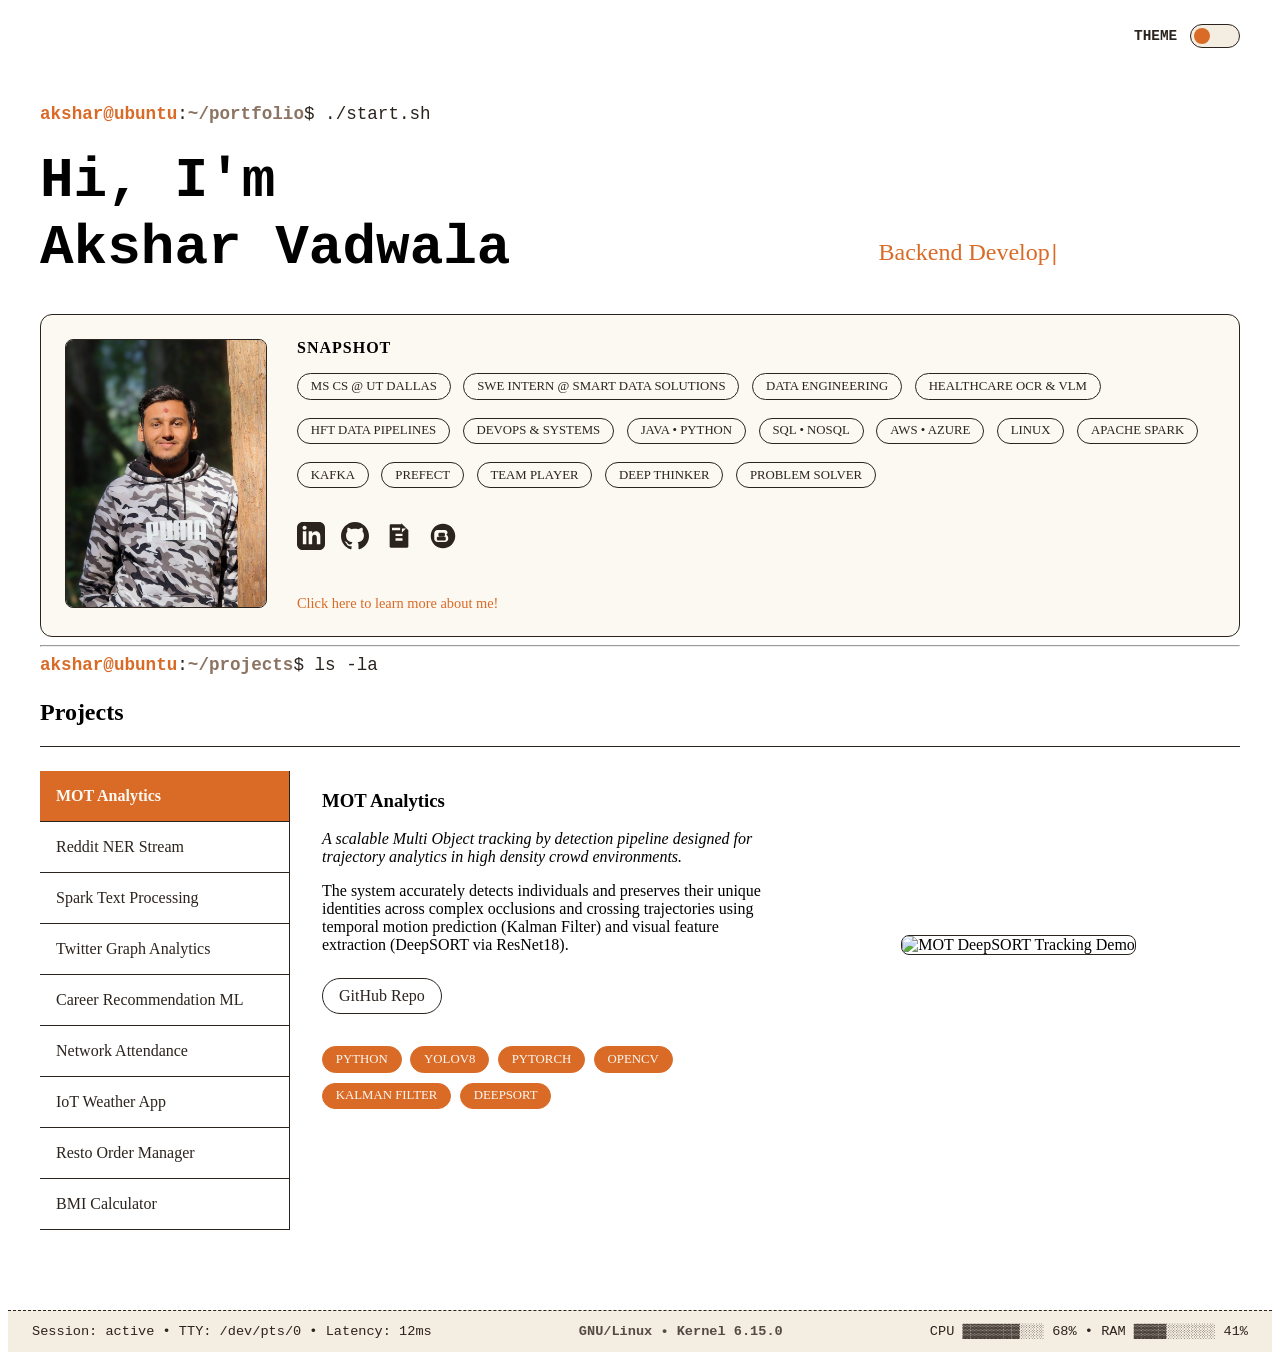
==== index.html @ e3cc7e24 "Index fixes" ====
<!DOCTYPE html>
<html lang="en">
<head>
  <meta charset="UTF-8">
  <meta name="viewport" content="width=device-width, initial-scale=1.0">
  <title>Akshar Vadwala | Portfolio</title>
  <link rel="stylesheet" href="style.css">
</head>
<body>
  
  <!-- Top Nav with Theme Switcher -->
  <div class="top-nav">
    <div class="theme-switch-wrapper">
      <span>Theme</span>
      <label class="theme-switch" for="checkbox">
        <input type="checkbox" id="checkbox" />
        <div class="slider round"></div>
      </label>
    </div>
  </div>

  <main>
    <!-- Hero & Snapshot Section -->
    <header class="hero-header">
      
      <div class="terminal-prompt-header">
        <span class="prompt-user">akshar@ubuntu</span>:<span class="prompt-dir">~/portfolio</span>$ ./start.sh
      </div>

      <div class="hero-title-group">
        <div class="hero-line-one">Hi, I'm</div>
        <div class="hero-line-two">
          <h1 class="hero-title-name">Akshar Vadwala</h1>
          <!-- Typewriter Container -->
          <span class="hero-subtitle">
            <span id="typewriter"></span><span class="blinking-cursor">|</span>
          </span>
        </div>
      </div>

      <div class="snapshot-card">
        <div class="snapshot-img-container">
          <img src="assets/Profile.jpg" alt="Akshar Vadwala" class="snapshot-img">
        </div>
        
        <div class="snapshot-content">
          <h3>Snapshot</h3>
          <div class="snapshot-badges">
            <!-- Education & Roles -->
            <span class="badge">MS CS @ UT Dallas</span>
            <span class="badge">SWE Intern @ Smart Data Solutions</span>
            <span class="badge">Data Engineering</span>
            
            <!-- Core Domains -->
            <span class="badge">Healthcare OCR & VLM</span>
            <span class="badge">HFT Data Pipelines</span>
            <span class="badge">DevOps & Systems</span>
            
            <!-- Languages & Databases -->
            <span class="badge">Java • Python </span>
            <span class="badge">SQL • NoSQL</span>
            
            <!-- Cloud & Infrastructure -->
            <span class="badge">AWS • Azure</span>
            <span class="badge">Linux</span>
            
            <!-- Data -->
            <span class="badge">Apache Spark</span>
            <span class="badge">Kafka</span>
            <span class="badge">Prefect</span>
            
            <!-- Professional Skills -->
            <span class="badge">Team Player</span>
            <span class="badge">Deep Thinker</span>
            <span class="badge">Problem Solver</span>
          </div>
          
          <div class="social-links">
            <!-- LinkedIn -->
            <a href="https://www.linkedin.com/in/Akshar-vadwala" target="_blank" aria-label="LinkedIn">
              <svg viewBox="0 0 24 24"><path d="M19 0h-14c-2.761 0-5 2.239-5 5v14c0 2.761 2.239 5 5 5h14c2.762 0 5-2.239 5-5v-14c0-2.761-2.238-5-5-5zm-11 19h-3v-11h3v11zm-1.5-12.268c-.966 0-1.75-.79-1.75-1.764s.784-1.764 1.75-1.764 1.75.79 1.75 1.764-.783 1.764-1.75 1.764zm13.5 12.268h-3v-5.604c0-3.368-4-3.113-4 0v5.604h-3v-11h3v1.765c1.396-2.586 7-2.777 7 2.476v6.759z"/></svg>
            </a>
            <!-- GitHub -->
            <a href="https://github.com/Akshar-Vadwala" target="_blank" aria-label="GitHub">
              <svg viewBox="0 0 24 24"><path d="M12 0c-6.626 0-12 5.373-12 12 0 5.302 3.438 9.8 8.207 11.387.599.111.793-.261.793-.577v-2.234c-3.338.726-4.033-1.416-4.033-1.416-.546-1.387-1.333-1.756-1.333-1.756-1.089-.745.083-.729.083-.729 1.205.084 1.839 1.237 1.839 1.237 1.07 1.834 2.807 1.304 3.492.997.107-.775.418-1.305.762-1.604-2.665-.305-5.467-1.334-5.467-5.931 0-1.311.469-2.381 1.236-3.221-.124-.303-.535-1.524.117-3.176 0 0 1.008-.322 3.301 1.23.957-.266 1.983-.399 3.003-.404 1.02.005 2.047.138 3.006.404 2.291-1.552 3.297-1.23 3.297-1.23.653 1.653.242 2.874.118 3.176.77.84 1.235 1.911 1.235 3.221 0 4.609-2.807 5.624-5.479 5.921.43.372.823 1.102.823 2.222v3.293c0 .319.192.694.801.576 4.765-1.589 8.199-6.086 8.199-11.386 0-6.627-5.373-12-12-12z"/></svg>
            </a>
            <!-- Resume -->
            <a href="AksharVadwala_Resume.pdf" target="_blank" aria-label="Resume">
              <svg viewBox="0 0 24 24"><path d="M14 2h-9c-.552 0-1 .448-1 1v18c0 .552.448 1 1 1h14c.552 0 1-.448 1-1v-14l-6-6zm1 14h-6v-2h6v2zm0-4h-6v-2h6v2zm-2-5h-7v-2h7v2zm5-1.5l-3.5 3.5v-3.5h3.5z"/></svg>
            </a>
            <!-- Blogger -->
            <a href="blogs/index.html" aria-label="Blogs">
              <svg viewBox="0 0 448 512"><path d="M162.4 196c-12.2 0-22.1 10-22.1 22.4v22.5c0 12.4 9.9 22.5 22.1 22.5h74.4c12.2 0 22.1-10 22.1-22.5v-22.5c0-12.4-9.9-22.4-22.1-22.4h-74.4zm90.3 75.8H132.8c-12.2 0-22.1 10-22.1 22.4v22.5c0 12.4 9.9 22.5 22.1 22.5h119.9c12.2 0 22.1-10 22.1-22.5v-22.5c0-12.4-9.9-22.4-22.1-22.4zM315 281.3c0-21.7-13.2-40.4-32.1-47.5 14-8 23.5-22.9 23.5-39.9 0-25.9-21.3-46.9-47.5-46.9H125.1C91 147 64 174 64 208v96c0 34 27 61 61.1 61h133.8c34.1 0 61.1-27 61.1-61V281.3zM448 256c0 123.7-100.3 224-224 224S0 379.7 0 256 100.3 32 224 32s224 100.3 224 224z"/></svg>
            </a>
          </div>
          
          <a href="about.html" class="learn-more-link">Click here to learn more about me!</a>
        </div>
      </div>
    </header>

    <hr>

    <!-- Interactive Tabbed Projects Section -->
    <section id="projects">
        
      <div class="terminal-prompt-header">
        <span class="prompt-user">akshar@ubuntu</span>:<span class="prompt-dir">~/projects</span>$ ls -la
      </div>
      <h2>Projects</h2>
      
      <div class="projects-layout">
        <!-- Sidebar Tabs -->
        <div class="projects-sidebar">
          <button class="tab-btn active" onclick="openProject(event, 'mot')">MOT Analytics</button>
          <button class="tab-btn" onclick="openProject(event, 'reddit')">Reddit NER Stream</button>
          <button class="tab-btn" onclick="openProject(event, 'spark')">Spark Text Processing</button>
          <button class="tab-btn" onclick="openProject(event, 'twitter')">Twitter Graph Analytics</button>
          <button class="tab-btn" onclick="openProject(event, 'career')">Career Recommendation ML</button>
          <button class="tab-btn" onclick="openProject(event, 'attendance')">Network Attendance</button>
          <button class="tab-btn" onclick="openProject(event, 'weather')">IoT Weather App</button>
          <button class="tab-btn" onclick="openProject(event, 'resto')">Resto Order Manager</button>
          <button class="tab-btn" onclick="openProject(event, 'bmi')">BMI Calculator</button>
        </div>

        <!-- Content Panes -->
        <div class="projects-content">
          
          <!-- Project 1: MOT -->
          <div id="mot" class="project-pane active-pane">
            <div class="project-info">
              <h3>MOT Analytics</h3>
              <p><em>A scalable Multi Object tracking by detection pipeline designed for trajectory analytics in high density crowd environments.</em></p>
              <p>The system accurately detects individuals and preserves their unique identities across complex occlusions and crossing trajectories using temporal motion prediction (Kalman Filter) and visual feature extraction (DeepSORT via ResNet18).</p>
              
              <div style="margin-top: 1.5rem;">
                <a href="https://github.com/Akshar-Vadwala/MOT-Trajectory-Analytics" target="_blank" class="btn-outline">GitHub Repo</a>
              </div>

              <div style="margin-top: 1rem;" class="project-badges">
                <span class="badge">Python</span>
                <span class="badge">YOLOv8</span>
                <span class="badge">PyTorch</span>
                <span class="badge">OpenCV</span>
                <span class="badge">Kalman Filter</span>
                <span class="badge">DeepSORT</span>
              </div>
            </div>
            <div class="project-media">
              <img src="assets/MOT_with_DeepSORT(resnet).gif" alt="MOT DeepSORT Tracking Demo" style="max-width: 100%; height: auto; border-radius: 8px; border: 1px solid var(--border-color);">
            </div>
          </div>

          <!-- Project 2: Reddit NER -->
          <div id="reddit" class="project-pane">
            <div class="project-info">
              <h3>Reddit NER Streaming</h3>
              <p><em>Real-Time Named Entity Recognition on Reddit Comments.</em></p>
              <p>A continuous streaming pipeline that extracts Named Entities from live r/wallstreetbets comments. It leverages Kafka for message queuing and PySpark with NLTK for processing, visualizing entity frequency trends dynamically on a Kibana dashboard.</p>
              
              <div style="margin-top: 1.5rem;">
                <a href="https://github.com/Akshar-Vadwala/real-time-ner-reddit-streaming" target="_blank" class="btn-outline">GitHub Repo</a>
              </div>

              <!-- Added class="project-badges" to ensure colors match the active tab -->
              <div style="margin-top: 1rem;" class="project-badges">
                <span class="badge">Python</span>
                <span class="badge">Apache Kafka</span>
                <span class="badge">PySpark</span>
                <span class="badge">NLTK</span>
                <span class="badge">ELK Stack</span>
              </div>
            </div>
            
            <div class="project-media">
              <img src="assets/kibana_30min.png" alt="Kibana 30 min visualization" style="max-width: 100%; height: auto; border-radius: 8px; border: 1px solid var(--border-color);">
            </div>
          </div>

          <!-- Project 3: Spark Text -->
          <div id="spark" class="project-pane">
            <div class="project-info">
              <h3>Big Data Text Processing</h3>
              <p><em>Large-scale natural language processing and information retrieval.</em></p>
              <p>A distributed PySpark pipeline featuring two primary engines: a Named Entity WordCount that extracts and aggregates entities from Project Gutenberg texts, and a scalable TF-IDF movie plot search engine that ranks multi-term queries using Cosine Similarity.</p>
              
              <div style="margin-top: 1.5rem;">
                <a href="https://github.com/Akshar-Vadwala/Big-Data-Processing-using-Spark" target="_blank" class="btn-outline">GitHub Repo</a>
              </div>

              <div style="margin-top: 1rem;" class="project-badges">
                <span class="badge">Python</span>
                <span class="badge">Apache Spark</span>
                <span class="badge">NLTK</span>
                <span class="badge">NumPy</span>
                <span class="badge">TF-IDF</span>
                <span class="badge">MapReduce</span>
              </div>
            </div>
            
            <div class="project-media">
              <img src="assets/spark_processing.gif" alt="Spark Terminal Output" style="max-width: 100%; height: auto; border-radius: 8px; border: 1px solid var(--border-color);">
            </div>
          </div>

          <!-- Project 4: Twitter Graph -->
          <div id="twitter" class="project-pane">
            <div class="project-info">
              <h3>Twitter Graph Analytics</h3>
              <p><em>Large-scale distributed graph processing using Apache Spark & GraphFrames.</em></p>
              <p>Analyzes a real-world Twitter social network dataset containing millions of edges to uncover community structures and influential users. Implements heavy computational graph algorithms including Out/In-Degree analysis, PageRank, Connected Components, and Triangle Counting, heavily optimized using DataFrame caching, checkpointing, and edge sampling.</p>
              
              <div style="margin-top: 1.5rem;">
                <a href="https://github.com/Akshar-Vadwala/large-scale-twitter-graph-analytics" target="_blank" class="btn-outline">GitHub Repo</a>
              </div>

              <div style="margin-top: 1rem;" class="project-badges">
                <span class="badge">Python</span>
                <span class="badge">Apache Spark</span>
                <span class="badge">GraphFrames</span>
                <span class="badge">PageRank</span>
                <span class="badge">Connected Components</span>
              </div>
            </div>
            
            <div class="project-media">
              <img src="assets/twitter_graphframes.gif" alt="GraphFrames Output" style="max-width: 100%; height: auto; border-radius: 8px; border: 1px solid var(--border-color);">
            </div>
          </div>

          <!-- Project 5: Career Recommendation ML -->
          <div id="career" class="project-pane">
            <div class="project-info">
              <h3>Career Recommendation ML System</h3>
              <p><em>Machine learning-powered educational stream recommendation system.</em></p>
              <p>An end-to-end web application that recommends whether students should pursue Science, Arts, or Commerce streams based on their unique interests and academic history. The system features a custom computer-adaptive test interface that captures user metrics and processes them through a Random Forest model to deliver data-driven career path recommendations.</p>
              
              <div style="margin-top: 1.5rem;">
                <a href="https://github.com/Akshar-Vadwala/Career-Guidance-System-using-ML" target="_blank" class="btn-outline">GitHub Repo</a>
              </div>

              <div style="margin-top: 1rem;" class="project-badges">
                <span class="badge">Python</span>
                <span class="badge">Flask</span>
                <span class="badge">Scikit-Learn</span>
                <span class="badge">Random Forest</span>
                <span class="badge">MySQL</span>
                <span class="badge">HTML • CSS • JS</span>
              </div>
            </div>
            
            <div class="project-media">
              <img src="assets/career_recommendation.gif" alt="Career Guidance System Demo" style="max-width: 100%; height: auto; border-radius: 8px; border: 1px solid var(--border-color);">
            </div>
          </div>

          <!-- Project 6: Network Attendance -->
          <div id="attendance" class="project-pane">
            <div class="project-info">
              <h3>Network Attendance System</h3>
              <p><em>A 3-tier network-based attendance platform built from the ground up.</em></p>
              <p>Eliminates manual tracking errors through a centralized architecture featuring dedicated dashboards for admins, faculty, and students. The system handles bulk user registration via CSV, secure automated password distribution via SMTP, and secure token-based attendance sessions with advanced filtering capabilities.</p>
              
              <div style="margin-top: 1.5rem;">
                <a href="https://github.com/thebigbone/network-attendance" target="_blank" class="btn-outline">GitHub Repo</a>
              </div>

              <div style="margin-top: 1rem;" class="project-badges">
                <span class="badge">Python</span>
                <span class="badge">Flask</span>
                <span class="badge">MySQL</span>
                <span class="badge">Role-Based Access</span>
                <span class="badge">SMTP</span>
                <span class="badge">HTML • CSS • JS</span>
              </div>
            </div>
            
            <div class="project-media">
              <img src="assets/network_attendance.gif" alt="Network Attendance System" style="max-width: 100%; height: auto; border-radius: 8px; border: 1px solid var(--border-color);">
            </div>
          </div>

         <!-- Project 7: IoT Weather App -->
          <div id="weather" class="project-pane">
            <div class="project-info">
              <h3>IoT Weather App</h3>
              <p><em>Real-time Android weather application powered by AWS IoT Core.</em></p>
              <p>An end-to-end IoT solution that retrieves live sensor telemetry—including temperature, humidity, precipitation, and pressure via the lightweight MQTT protocol from IoT devices. The Android client features a robust interactive UI with secure user authentication, local profile management using SQLite, and a personalized data dashboard.</p>
              
              <div style="margin-top: 1.5rem;">
                <a href="https://github.com/Akshar-Vadwala/WeatherAPP" target="_blank" class="btn-outline">GitHub Repo</a>
              </div>

              <div style="margin-top: 1rem;" class="project-badges">
                <span class="badge">Java (Android)</span>
                <span class="badge">AWS IoT Core</span>
                <span class="badge">MQTT Protocol</span>
                <span class="badge">SQLite</span>
              </div>
            </div>
            
            <div class="project-media">
              <img src="assets/weatherapp_demo.gif" alt="IoT Weather App Demo" style="max-width: 250px; max-height: 450px; border-radius: 8px; border: 1px solid var(--border-color);">
            </div>
          </div>

         <!-- Project 8: Resto Order Manager -->
          <div id="resto" class="project-pane">
            <div class="project-info">
              <h3>Resto Order Manager</h3>
              <p><em>Comprehensive Django web application for restaurant operations.</em></p>
              <p>An end-to-end platform that streamlines online food ordering and delivery. It features a customer-facing portal with Stripe API integration for secure payments, alongside a robust administrative dashboard for managers to update menus, track orders in real-time, and generate business reports.</p>
              
              <div style="margin-top: 1.5rem;">
                <a href="https://github.com/Akshar-Vadwala/Resto-Order-Manager" target="_blank" class="btn-outline">GitHub Repo</a>
              </div>

              <div style="margin-top: 1rem;" class="project-badges">
                <span class="badge">Python</span>
                <span class="badge">Django</span>
                <span class="badge">MySQL</span>
                <span class="badge">Stripe API</span>
                <span class="badge">HTML • CSS • JS</span>
                
              </div>
            </div>
            
            <div class="project-media">
              <img src="assets/resto_order_demo.gif" alt="Resto Order Manager Demo" style="max-width: 100%; height: auto; border-radius: 8px; border: 1px solid var(--border-color);">
            </div>
          </div>

          <!-- Project 9: BMI Calculator -->
          <div id="bmi" class="project-pane">
            <div class="project-info">
              <h3>BMI Calculator</h3>
              <p><em>Web application for calculating Body Mass Index based on WHO guidelines.</em></p>
              <p>A health utility application that processes user demographic and physical metrics to deliver an instant BMI calculation and health categorization. Built using classic Java Servlets and hosted on an Apache Tomcat server, demonstrating foundational backend web architecture.</p>
              
              <div style="margin-top: 1.5rem;">
                <a href="https://github.com/Akshar-Vadwala/BMI_Calculator" target="_blank" class="btn-outline">GitHub Repo</a>
              </div>

              <div style="margin-top: 1rem;" class="project-badges">
                <span class="badge">Java Servlets</span>
                <span class="badge">Apache Tomcat</span>
                <span class="badge">HTML • CSS</span>
                <span class="badge">Eclipse</span>
              </div>
            </div>
            
            <div class="project-media">
              <img src="assets/bmi_calculator.gif" alt="BMI Calculator Demo" style="max-width: 100%; height: auto; border-radius: 8px; border: 1px solid var(--border-color);">
            </div>
          </div>

        </div>
      </div>
    </section>
  </main>

<!-- Custom Footer -->
  <footer class="terminal-footer">
    <div>
      Session: active • TTY: /dev/pts/0 • Latency: 12ms
    </div>
    
    <!-- Hacker / Terminal Aesthetic Middle Section -->
    <div style="font-weight: bold; opacity: 0.8;">
      GNU/Linux • Kernel 6.15.0
    </div>
    
    <div>
      CPU ▓▓▓▓▓▓▓░░░ 68% •
      RAM ▓▓▓▓░░░░░░ 41% 
    </div>
  </footer>

  <script src="script.js"></script>
</body>
</html>
---- style.css ----
@import url('https://unpkg.com/terminal.css@0.7.4/dist/terminal.min.css');

/* Custom Warm Brown Theme Palette */
:root {
  --global-font-family: 'Courier New', Courier, monospace;
  --font-color: #2b231d;
  --background-color: #fcf8f2;
  --primary-color: #d96b27;
  --secondary-color: #8c7362;
  --invert-font-color: #fcf8f2;
  --invert-background-color: #2b231d;
  --border-color: #2b231d;
  --block-background-color: #f4ede2;
}

/* Dark Mode Override */
[data-theme="dark"] {
  --font-color: #f0e8dd;
  --background-color: #1b1715;
  --primary-color: #e09f3e;
  --secondary-color: #a69180;
  --invert-font-color: #1b1715;
  --invert-background-color: #f0e8dd;
  --border-color: #f0e8dd;
  --block-background-color: #26201c;
}

/* Widened for Desktop Layout */
body {
  padding: 0 2rem 0 2rem;
  max-width: 1200px;
  margin: 0 auto;
  display: flex;
  flex-direction: column;
  min-height: 100vh;
}

main {
  flex: 1; /* Pushes footer to the bottom */
}

/* --- Theme Toggle Switch --- */
.top-nav {
  display: flex;
  justify-content: flex-end;
  padding: 1.5rem 0;
  margin-bottom: 2rem;
}

.theme-switch-wrapper {
  display: flex;
  align-items: center;
  gap: 0.8rem;
  font-family: var(--global-font-family);
  font-weight: bold;
  font-size: 0.9rem;
  color: var(--font-color);
  text-transform: uppercase;
}

.theme-switch {
  position: relative;
  display: inline-block;
  width: 50px;
  height: 24px;
}

.theme-switch input {
  opacity: 0;
  width: 0;
  height: 0;
}

.slider {
  position: absolute;
  cursor: pointer;
  top: 0; left: 0; right: 0; bottom: 0;
  background-color: var(--block-background-color);
  border: 1px solid var(--border-color);
  transition: .4s;
  border-radius: 24px;
}

.slider:before {
  position: absolute;
  content: "";
  height: 16px;
  width: 16px;
  left: 3px;
  bottom: 3px;
  background-color: var(--primary-color);
  transition: .4s;
  border-radius: 50%;
}

input:checked + .slider {
  background-color: var(--primary-color);
  border-color: var(--primary-color);
}

input:checked + .slider:before {
  transform: translateX(26px);
  background-color: var(--invert-font-color);
}

/* --- Terminal Prompts --- */
.terminal-prompt-header {
  font-family: var(--global-font-family);
  font-size: 1.1rem;
  margin-bottom: 1.5rem;
  color: var(--font-color);
}

.prompt-user {
  color: var(--primary-color); 
  font-weight: bold;
}

.prompt-dir {
  color: var(--secondary-color); 
  font-weight: bold;
}

/* --- Hero Title Group Layout --- */
.hero-title-group {
  display: flex;
  flex-direction: column;
  margin-bottom: 2rem;
}

.hero-line-one {
  font-family: var(--global-font-family);
  font-size: 3.5rem;
  font-weight: bold; 
  line-height: 1.2;
}

.hero-line-two {
  display: flex;
  align-items: center; 
  flex-wrap: wrap;
  gap: 2rem;
}

.hero-title-name {
  font-family: var(--global-font-family);
  margin: 0;
  font-size: 3.5rem;
  font-weight: bold; 
  line-height: 1.2;
}

/* --- Typewriter Cursor --- */
.hero-subtitle {
  font-size: 1.5rem;
  color: var(--primary-color);
  display: flex;
  align-items: center;
  margin-top: 0.5rem; 
  margin-left: 21rem;  
}

#typewriter {
  min-height: 1.5rem; 
}

.blinking-cursor {
  font-weight: bold;
  color: var(--primary-color);
  animation: blink 1s step-end infinite;
  margin-left: 2px;
}

@keyframes blink {
  0%, 100% { opacity: 1; }
  50% { opacity: 0; }
}

.snapshot-card {
  display: flex;
  border: 1px solid var(--border-color);
  border-radius: 12px;
  padding: 1.5rem;
  gap: 2rem;
  background: var(--background-color);
  flex-wrap: wrap;
}

.snapshot-img-container {
  flex: 0 0 200px;
}

.snapshot-img {
  width: 100%;
  border-radius: 8px;
  border: 1px solid var(--border-color);
  object-fit: cover;
  aspect-ratio: 3/4;
}

.snapshot-content {
  flex: 1;
  display: flex;
  flex-direction: column;
}

.snapshot-content h3 {
  margin-top: 0;
  text-transform: uppercase;
  font-size: 1rem;
  letter-spacing: 1px;
}

.snapshot-badges {
  display: flex;
  flex-wrap: wrap;
  gap: 0.5rem;
  margin-bottom: 1.5rem;
}

.badge {
  display: inline-block;
  padding: 0.3rem 0.8rem;
  margin-right: 0.3rem;
  margin-bottom: 0.6rem; 
  border: 1px solid var(--border-color);
  border-radius: 20px;
  font-size: 0.8rem;
  text-transform: uppercase;
  background: transparent;
  color: var(--font-color);
  line-height: normal;
}

.social-links {
  display: flex;
  gap: 1rem;
  margin-bottom: 1rem;
}

.social-links a {
  display: inline-block;
  transition: transform 0.2s ease-in-out;
  background-color: transparent !important;
}

.social-links a:hover {
  transform: scale(1.2); 
  background-color: transparent !important; 
}

.social-links svg {
  width: 28px;
  height: 28px;
  fill: var(--font-color); 
  transition: fill 0.2s;
}

.social-links a:hover svg {
  fill: var(--font-color) !important; 
}

.learn-more-link {
  color: var(--primary-color);
  text-decoration: none;
  font-size: 0.9rem;
  margin-top: auto;
  display: inline-block;
}

.learn-more-link:hover {
  text-decoration: underline;
  color: var(--font-color) !important;
  background-color: transparent !important;
}

/* --- Projects Tabbed Layout --- */
.projects-layout {
  display: grid;
  grid-template-columns: 250px 1fr;
  gap: 2rem;
  border-top: 1px solid var(--border-color);
  padding-top: 1.5rem;
  margin-bottom: 3rem;
}

.projects-sidebar {
  display: flex;
  flex-direction: column;
  border-right: 1px solid var(--border-color);
  max-height: 500px;
  overflow-y: auto;
}

.projects-sidebar::-webkit-scrollbar {
  width: 5px;
}
.projects-sidebar::-webkit-scrollbar-thumb {
  background: var(--border-color);
}

.tab-btn {
  background: none;
  border: none;
  color: var(--font-color);
  text-align: left;
  padding: 1rem;
  cursor: pointer;
  font-family: inherit;
  font-size: 1rem;
  border-bottom: 1px solid var(--border-color);
  transition: background 0.2s;
}

.tab-btn:hover {
  background: var(--block-background-color);
}

.tab-btn.active {
  background: var(--primary-color);
  color: var(--invert-font-color);
  font-weight: bold;
}

.project-pane {
  display: none;
  grid-template-columns: 1fr 1fr;
  gap: 2rem;
  animation: fadeIn 0.3s ease-in-out;
}

.project-pane.active-pane {
  display: grid;
}

.btn-outline {
  display: inline-block;
  padding: 0.5rem 1rem;
  margin-right: 1rem;
  margin-bottom: 1rem;
  border: 1px solid var(--border-color);
  text-decoration: none;
  color: var(--font-color);
  border-radius: 20px;
}

.btn-outline:hover {
  background: var(--font-color);
  color: var(--background-color);
}

.project-pane .badge {
  background-color: var(--primary-color);
  color: var(--invert-font-color);
  border-color: var(--primary-color);
}

.project-media {
  display: flex;
  align-items: center;     
  justify-content: center;  
  height: 100%;            
}

/* --- Terminal Footer --- */
.terminal-footer {
  display: flex;
  justify-content: space-between;
  align-items: center;
  background-color: var(--block-background-color);
  color: var(--font-color);
  border-top: 1px dashed var(--border-color);
  font-family: var(--global-font-family);
  font-size: 0.85rem;
  padding: 0.8rem 1.5rem;
  margin: 2rem -2rem 0 -2rem;
}

.status-dot {
  color: var(--primary-color);
  font-weight: bold;
}

@keyframes fadeIn {
  from { opacity: 0; transform: translateY(5px); }
  to { opacity: 1; transform: translateY(0); }
}
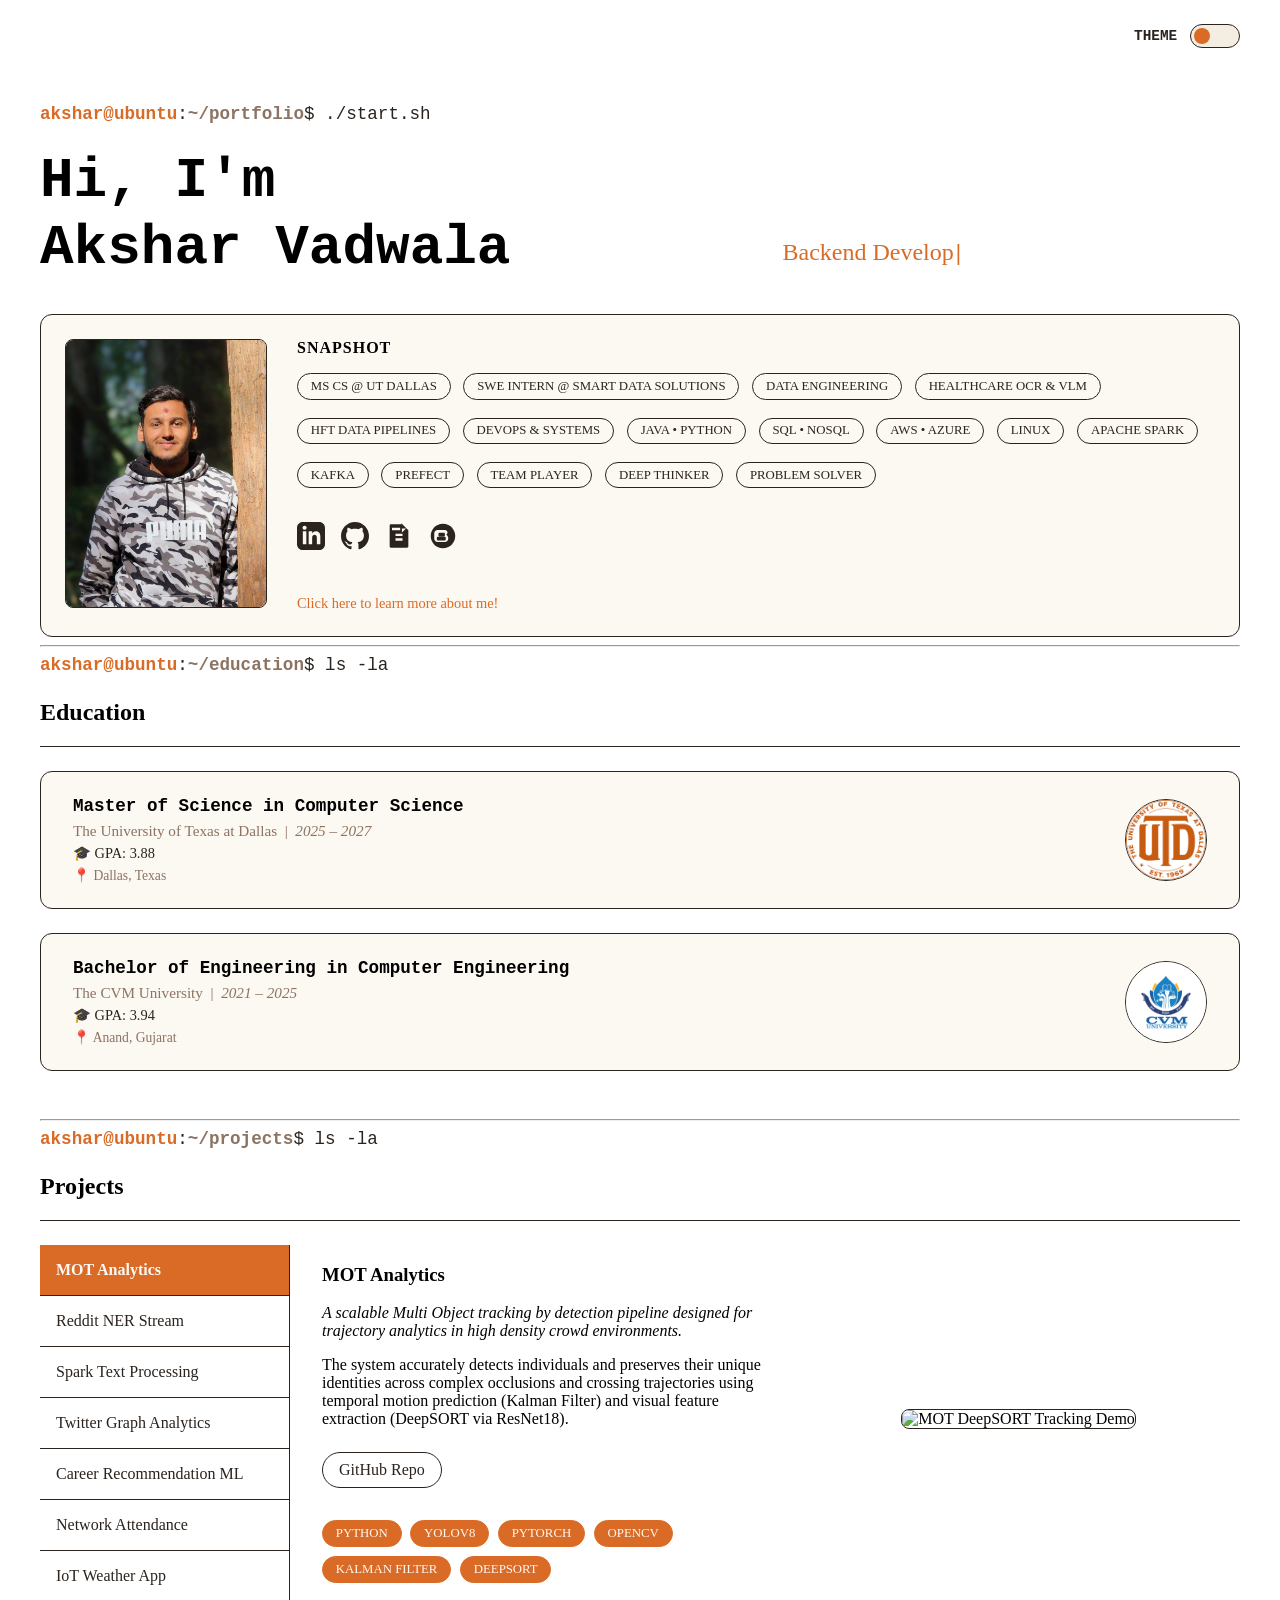
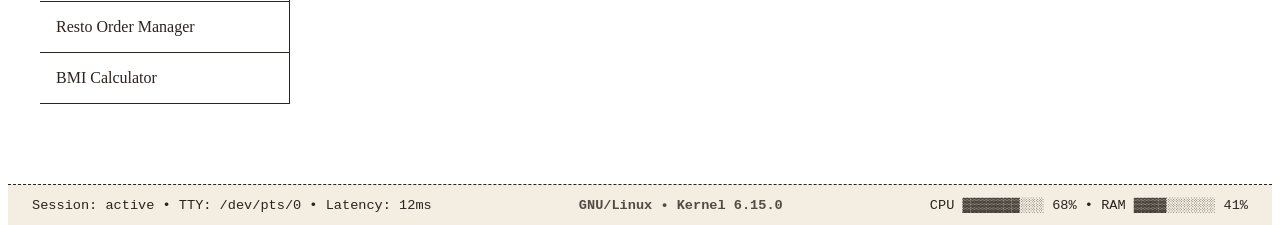
==== commit ac43440f: "Add Educational qualifications" ====
--- a/index.html
+++ b/index.html
@@ -101,7 +101,49 @@
 
     <hr>
 
-    <!-- Interactive Tabbed Projects Section -->
+    <!-- Education Section -->
+    <section id="education">
+      <div class="terminal-prompt-header">
+        <span class="prompt-user">akshar@ubuntu</span>:<span class="prompt-dir">~/education</span>$ ls -la
+      </div>
+      <h2>Education</h2>
+
+      <div class="education-tiles">
+
+        <!-- Tile 1: UTD -->
+        <div class="edu-tile">
+          <div class="edu-tile-content">
+            <h3 class="edu-degree">Master of Science in Computer Science</h3>
+            <p class="edu-institution">The University of Texas at Dallas &nbsp;|&nbsp; <em>2025 – 2027</em></p>
+            <p class="edu-detail">🎓 GPA: 3.88</p>
+            <p class="edu-location">📍 Dallas, Texas</p>
+          </div>
+          <div class="edu-logo-container">
+            <img src="assets/utd_logo.jpg" alt="UT Dallas Logo" class="edu-logo" onerror="this.style.display='none'; this.nextElementSibling.style.display='flex';">
+            <div class="edu-logo-placeholder" style="display:none;">UTD</div>
+          </div>
+        </div>
+
+        <!-- Tile 2: CVM University -->
+        <div class="edu-tile">
+          <div class="edu-tile-content">
+            <h3 class="edu-degree">Bachelor of Engineering in Computer Engineering</h3>
+            <p class="edu-institution">The CVM University &nbsp;|&nbsp; <em>2021 – 2025</em></p>
+            <p class="edu-detail"> 🎓 GPA: 3.94</p>
+            <p class="edu-location">📍 Anand, Gujarat</p>
+          </div>
+          <div class="edu-logo-container">
+            <img src="assets/cvm_logo.jpg" alt="CVM University Logo" class="edu-logo" onerror="this.style.display='none'; this.nextElementSibling.style.display='flex';">
+            <div class="edu-logo-placeholder" style="display:none;">CVM</div>
+          </div>
+        </div>
+
+      </div>
+    </section>
+
+    <hr>
+
+    <!-- Projects Section -->
     <section id="projects">
         
       <div class="terminal-prompt-header">
@@ -262,7 +304,7 @@
               <p>Eliminates manual tracking errors through a centralized architecture featuring dedicated dashboards for admins, faculty, and students. The system handles bulk user registration via CSV, secure automated password distribution via SMTP, and secure token-based attendance sessions with advanced filtering capabilities.</p>
               
               <div style="margin-top: 1.5rem;">
-                <a href="https://github.com/thebigbone/network-attendance" target="_blank" class="btn-outline">GitHub Repo</a>
+                <a href="https://github.com/Akshar-Vadwala/network-attendance" target="_blank" class="btn-outline">GitHub Repo</a>
               </div>
 
               <div style="margin-top: 1rem;" class="project-badges">
--- a/style.css
+++ b/style.css
@@ -157,7 +157,7 @@
   display: flex;
   align-items: center;
   margin-top: 0.5rem; 
-  margin-left: 21rem;  
+  margin-left: 15rem;  
 }
 
 #typewriter {
@@ -272,6 +272,92 @@
   text-decoration: underline;
   color: var(--font-color) !important;
   background-color: transparent !important;
+}
+
+/* --- Education Tiles --- */
+.education-tiles {
+  display: flex;
+  flex-direction: column;
+  gap: 1.5rem;
+  border-top: 1px solid var(--border-color);
+  padding-top: 1.5rem;
+  margin-bottom: 3rem;
+}
+
+.edu-tile {
+  display: flex;
+  justify-content: space-between;
+  align-items: center;
+  border: 1px solid var(--border-color);
+  border-radius: 12px;
+  padding: 1.5rem 2rem;
+  background: var(--background-color);
+  gap: 2rem;
+  transition: background 0.2s ease;
+}
+
+.edu-tile:hover {
+  background: var(--block-background-color);
+}
+
+.edu-tile-content {
+  flex: 1;
+}
+
+.edu-degree {
+  margin: 0 0 0.4rem 0;
+  font-size: 1.1rem;
+  font-family: var(--global-font-family);
+}
+
+.edu-institution {
+  margin: 0 0 0.3rem 0;
+  color: var(--secondary-color);
+  font-size: 0.95rem;
+}
+
+.edu-detail {
+  margin: 0 0 0.3rem 0;
+  font-size: 0.9rem;
+  color: var(--font-color);
+}
+
+.edu-location {
+  margin: 0;
+  font-size: 0.85rem;
+  color: var(--secondary-color);
+}
+
+.edu-logo-container {
+  flex: 0 0 80px;
+  display: flex;
+  align-items: center;
+  justify-content: center;
+}
+
+.edu-logo {
+  width: 80px;
+  height: 80px;
+  object-fit: contain;
+  border-radius: 50%;
+  border: 1px solid var(--border-color);
+}
+
+.edu-logo-placeholder {
+  width: 80px;
+  height: 80px;
+  border-radius: 50%;
+  border: 1px solid var(--border-color);
+  background: var(--block-background-color);
+  display: flex;
+  align-items: center;
+  justify-content: center;
+  font-family: var(--global-font-family);
+  font-weight: bold;
+  font-size: 0.9rem;
+  color: var(--secondary-color);
+  text-transform: uppercase;
+  letter-spacing: 1px;
 }
 
 /* --- Projects Tabbed Layout --- */
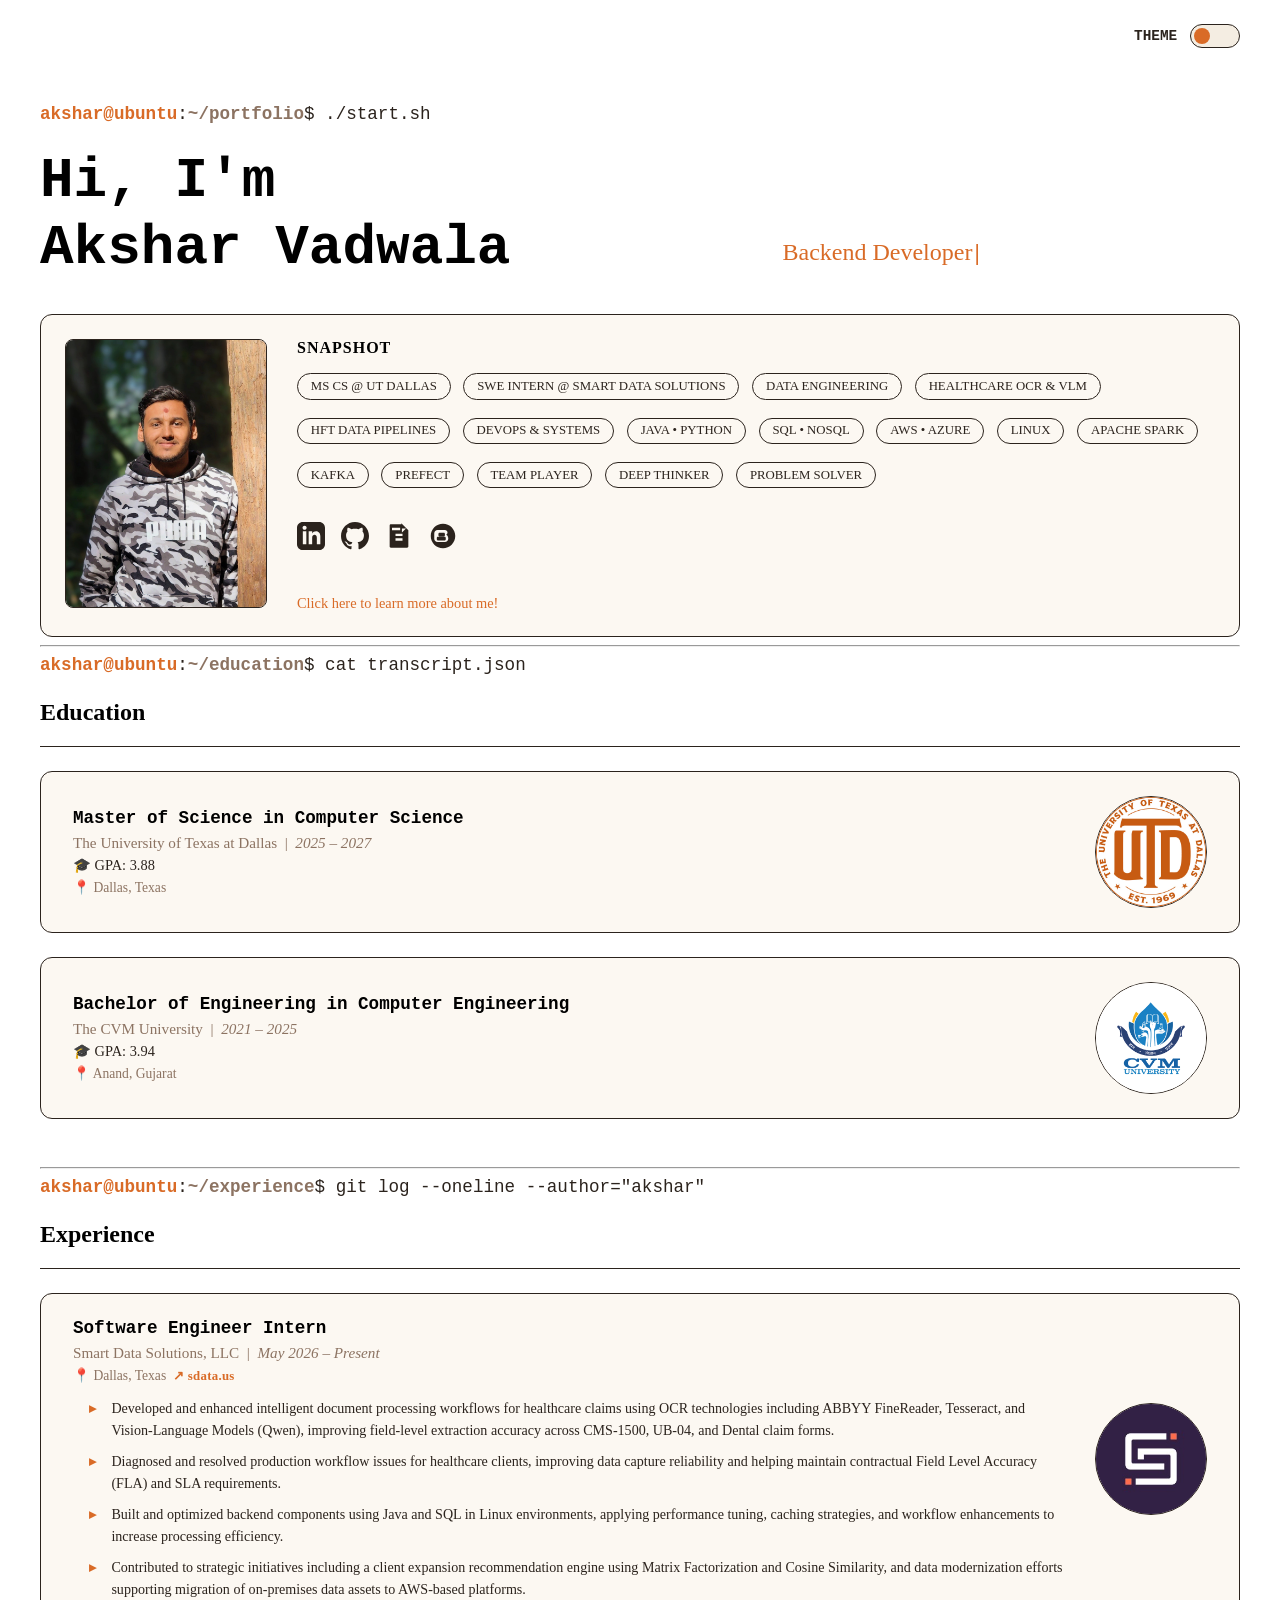
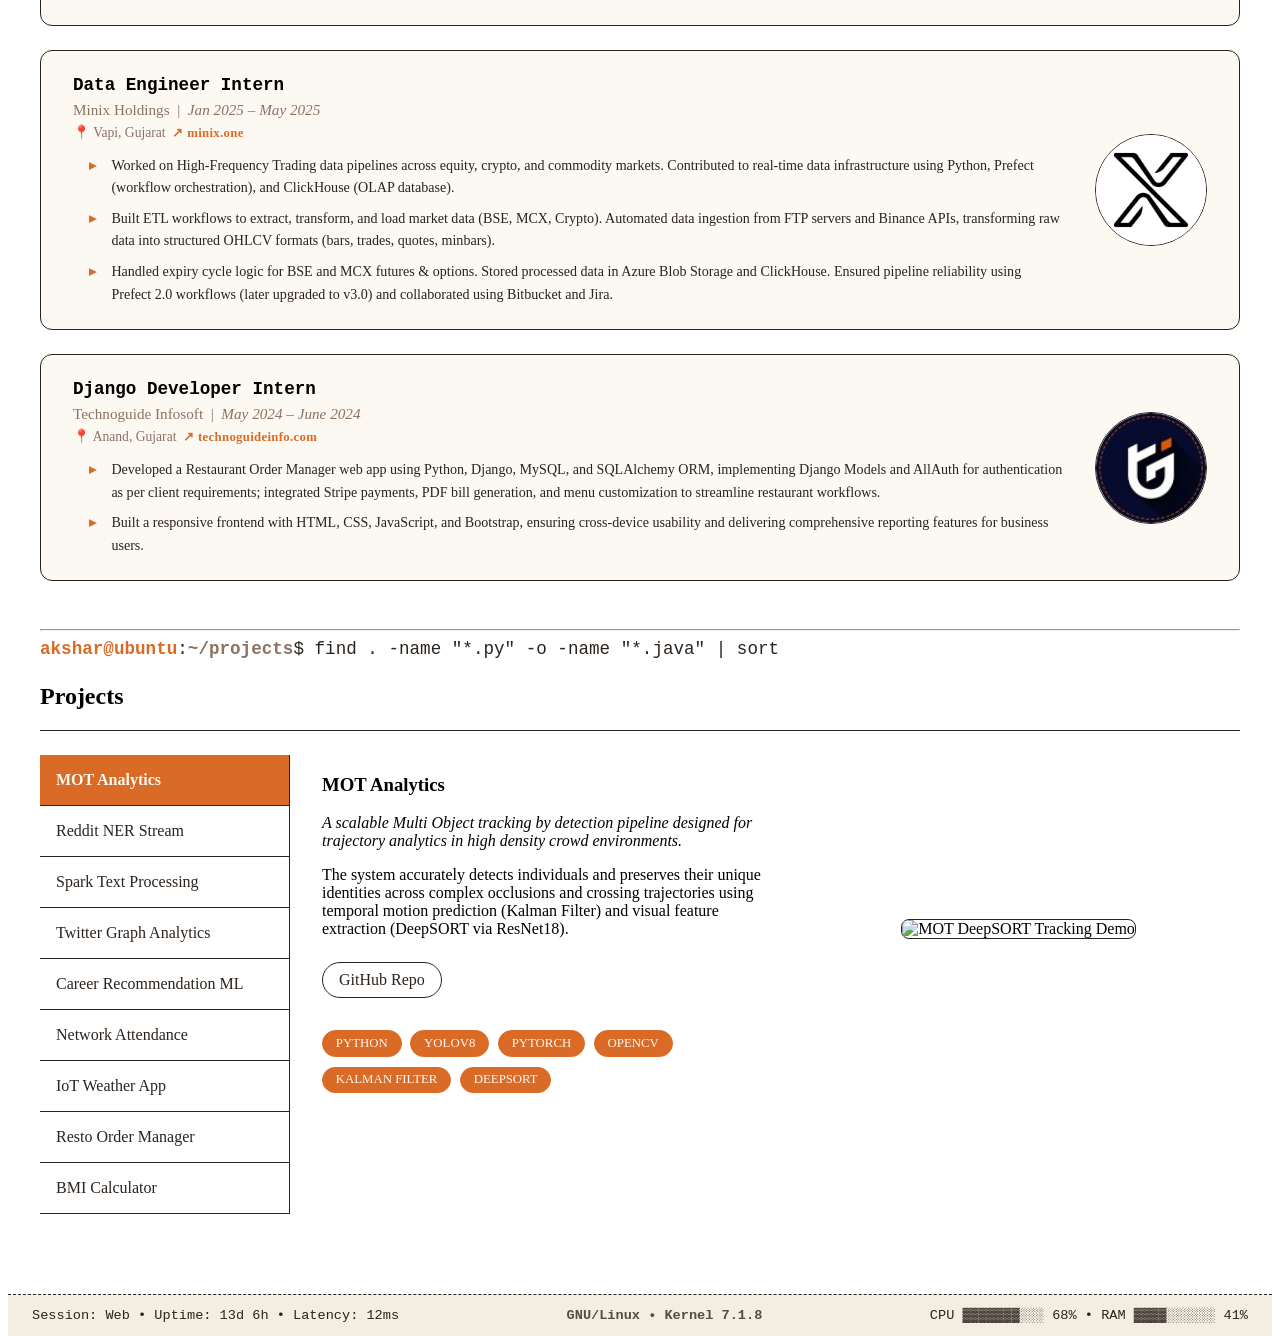
==== commit 0797090d: "Complete experience section and update footer" ====
--- a/index.html
+++ b/index.html
@@ -104,7 +104,7 @@
     <!-- Education Section -->
     <section id="education">
       <div class="terminal-prompt-header">
-        <span class="prompt-user">akshar@ubuntu</span>:<span class="prompt-dir">~/education</span>$ ls -la
+        <span class="prompt-user">akshar@ubuntu</span>:<span class="prompt-dir">~/education</span>$ cat transcript.json
       </div>
       <h2>Education</h2>
 
@@ -143,11 +143,79 @@
 
     <hr>
 
+    <!-- Experience Section -->
+    <section id="experience">
+      <div class="terminal-prompt-header">
+        <span class="prompt-user">akshar@ubuntu</span>:<span class="prompt-dir">~/experience</span>$ git log --oneline --author="akshar"
+      </div>
+      <h2>Experience</h2>
+
+      <div class="education-tiles">
+
+        <!-- Exp 1: Smart Data Solutions -->
+        <div class="edu-tile exp-tile exp-expandable">
+          <div class="edu-tile-content">
+            <h3 class="edu-degree">Software Engineer Intern</h3>
+            <p class="edu-institution">Smart Data Solutions, LLC &nbsp;|&nbsp; <em>May 2026 – Present</em></p>
+            <p class="edu-location">📍 Dallas, Texas &nbsp;<a href="https://sdata.us" target="_blank" class="exp-link">↗ sdata.us</a></p>
+            <ul class="exp-bullets">
+              <li>Developed and enhanced intelligent document processing workflows for healthcare claims using OCR technologies including ABBYY FineReader, Tesseract, and Vision-Language Models (Qwen), improving field-level extraction accuracy across CMS-1500, UB-04, and Dental claim forms.</li>
+              <li>Diagnosed and resolved production workflow issues for healthcare clients, improving data capture reliability and helping maintain contractual Field Level Accuracy (FLA) and SLA requirements.</li>
+              <li>Built and optimized backend components using Java and SQL in Linux environments, applying performance tuning, caching strategies, and workflow enhancements to increase processing efficiency.</li>
+              <li>Contributed to strategic initiatives including a client expansion recommendation engine using Matrix Factorization and Cosine Similarity, and data modernization efforts supporting migration of on-premises data assets to AWS-based platforms.</li>
+            </ul>
+          </div>
+          <div class="edu-logo-container">
+            <img src="assets/sds_logo.jpg" alt="Smart Data Solutions Logo" class="edu-logo" onerror="this.style.display='none'; this.nextElementSibling.style.display='flex';">
+            <div class="edu-logo-placeholder" style="display:none;">SDS</div>
+          </div>
+        </div>
+
+        <!-- Exp 2: Minix Fintech -->
+        <div class="edu-tile exp-tile exp-expandable">
+          <div class="edu-tile-content">
+            <h3 class="edu-degree">Data Engineer Intern</h3>
+            <p class="edu-institution">Minix Holdings &nbsp;|&nbsp; <em>Jan 2025 – May 2025</em></p>
+            <p class="edu-location">📍 Vapi, Gujarat &nbsp;<a href="https://minix.one" target="_blank" class="exp-link">↗ minix.one</a></p>
+            <ul class="exp-bullets">
+              <li>Worked on High-Frequency Trading data pipelines across equity, crypto, and commodity markets. Contributed to real-time data infrastructure using Python, Prefect (workflow orchestration), and ClickHouse (OLAP database).</li>
+              <li>Built ETL workflows to extract, transform, and load market data (BSE, MCX, Crypto). Automated data ingestion from FTP servers and Binance APIs, transforming raw data into structured OHLCV formats (bars, trades, quotes, minbars).</li>
+              <li>Handled expiry cycle logic for BSE and MCX futures &amp; options. Stored processed data in Azure Blob Storage and ClickHouse. Ensured pipeline reliability using Prefect 2.0 workflows (later upgraded to v3.0) and collaborated using Bitbucket and Jira.</li>
+            </ul>
+          </div>
+          <div class="edu-logo-container">
+            <img src="assets/minix_logo.jpg" alt="Minix Fintech Logo" class="edu-logo" onerror="this.style.display='none'; this.nextElementSibling.style.display='flex';">
+            <div class="edu-logo-placeholder" style="display:none;">MFT</div>
+          </div>
+        </div>
+
+        <!-- Exp 3: Technoguide Infosoft -->
+        <div class="edu-tile exp-tile exp-expandable">
+          <div class="edu-tile-content">
+            <h3 class="edu-degree">Django Developer Intern</h3>
+            <p class="edu-institution">Technoguide Infosoft &nbsp;|&nbsp; <em>May 2024 – June 2024</em></p>
+            <p class="edu-location">📍 Anand, Gujarat &nbsp;<a href="https://technoguideinfo.com" target="_blank" class="exp-link">↗ technoguideinfo.com</a></p>
+            <ul class="exp-bullets">
+              <li>Developed a Restaurant Order Manager web app using Python, Django, MySQL, and SQLAlchemy ORM, implementing Django Models and AllAuth for authentication as per client requirements; integrated Stripe payments, PDF bill generation, and menu customization to streamline restaurant workflows.</li>
+              <li>Built a responsive frontend with HTML, CSS, JavaScript, and Bootstrap, ensuring cross-device usability and delivering comprehensive reporting features for business users.</li>
+            </ul>
+          </div>
+          <div class="edu-logo-container">
+            <img src="assets/technoguide_logo.jpg" alt="Technoguide Infosoft Logo" class="edu-logo" onerror="this.style.display='none'; this.nextElementSibling.style.display='flex';">
+            <div class="edu-logo-placeholder" style="display:none;">TGI</div>
+          </div>
+        </div>
+
+      </div>
+    </section>
+
+    <hr>
+
     <!-- Projects Section -->
     <section id="projects">
         
       <div class="terminal-prompt-header">
-        <span class="prompt-user">akshar@ubuntu</span>:<span class="prompt-dir">~/projects</span>$ ls -la
+        <span class="prompt-user">akshar@ubuntu</span>:<span class="prompt-dir">~/projects</span>$ find . -name "*.py" -o -name "*.java" | sort
       </div>
       <h2>Projects</h2>
       
@@ -404,12 +472,12 @@
 <!-- Custom Footer -->
   <footer class="terminal-footer">
     <div>
-      Session: active • TTY: /dev/pts/0 • Latency: 12ms
+      Session: Web • Uptime: 13d 6h • Latency: 12ms
     </div>
     
     <!-- Hacker / Terminal Aesthetic Middle Section -->
     <div style="font-weight: bold; opacity: 0.8;">
-      GNU/Linux • Kernel 6.15.0
+      GNU/Linux • Kernel 7.1.8
     </div>
     
     <div>
--- a/style.css
+++ b/style.css
@@ -329,23 +329,24 @@
 }
 
 .edu-logo-container {
-  flex: 0 0 80px;
+  flex: 0 0 110px;
   display: flex;
   align-items: center;
   justify-content: center;
 }
 
 .edu-logo {
-  width: 80px;
-  height: 80px;
+  width: 110px;
+  height: 110px;
   object-fit: contain;
+  object-position: center;
   border-radius: 50%;
   border: 1px solid var(--border-color);
 }
 
 .edu-logo-placeholder {
-  width: 80px;
-  height: 80px;
+  width: 110px;
+  height: 110px;
   border-radius: 50%;
   border: 1px solid var(--border-color);
   background: var(--block-background-color);
@@ -354,10 +355,51 @@
   justify-content: center;
   font-family: var(--global-font-family);
   font-weight: bold;
-  font-size: 0.9rem;
+  font-size: 1rem;
   color: var(--secondary-color);
   text-transform: uppercase;
   letter-spacing: 1px;
+}
+
+.exp-bullets {
+  margin: 0.8rem 0 0 0;
+  padding-left: 1.2rem;
+  display: flex;
+  flex-direction: column;
+  gap: 0.5rem;
+}
+
+.exp-bullets li {
+  font-size: 0.88rem;
+  line-height: 1.6;
+  color: var(--font-color);
+  list-style-type: none;
+  padding-left: 1.2rem;
+  position: relative;
+}
+
+.exp-bullets li::before {
+  content: "▸";
+  position: absolute;
+  left: -0.2rem;
+  top: 0;
+  color: var(--primary-color);
+  font-weight: bold;
+}
+
+.exp-link {
+  font-size: 0.8rem;
+  color: var(--primary-color);
+  text-decoration: none;
+  font-weight: bold;
+  letter-spacing: 0.3px;
+  background: transparent !important;
+}
+
+.exp-link:hover {
+  text-decoration: underline;
+  color: var(--primary-color) !important;
+  background: transparent !important;
 }
 
 /* --- Projects Tabbed Layout --- */
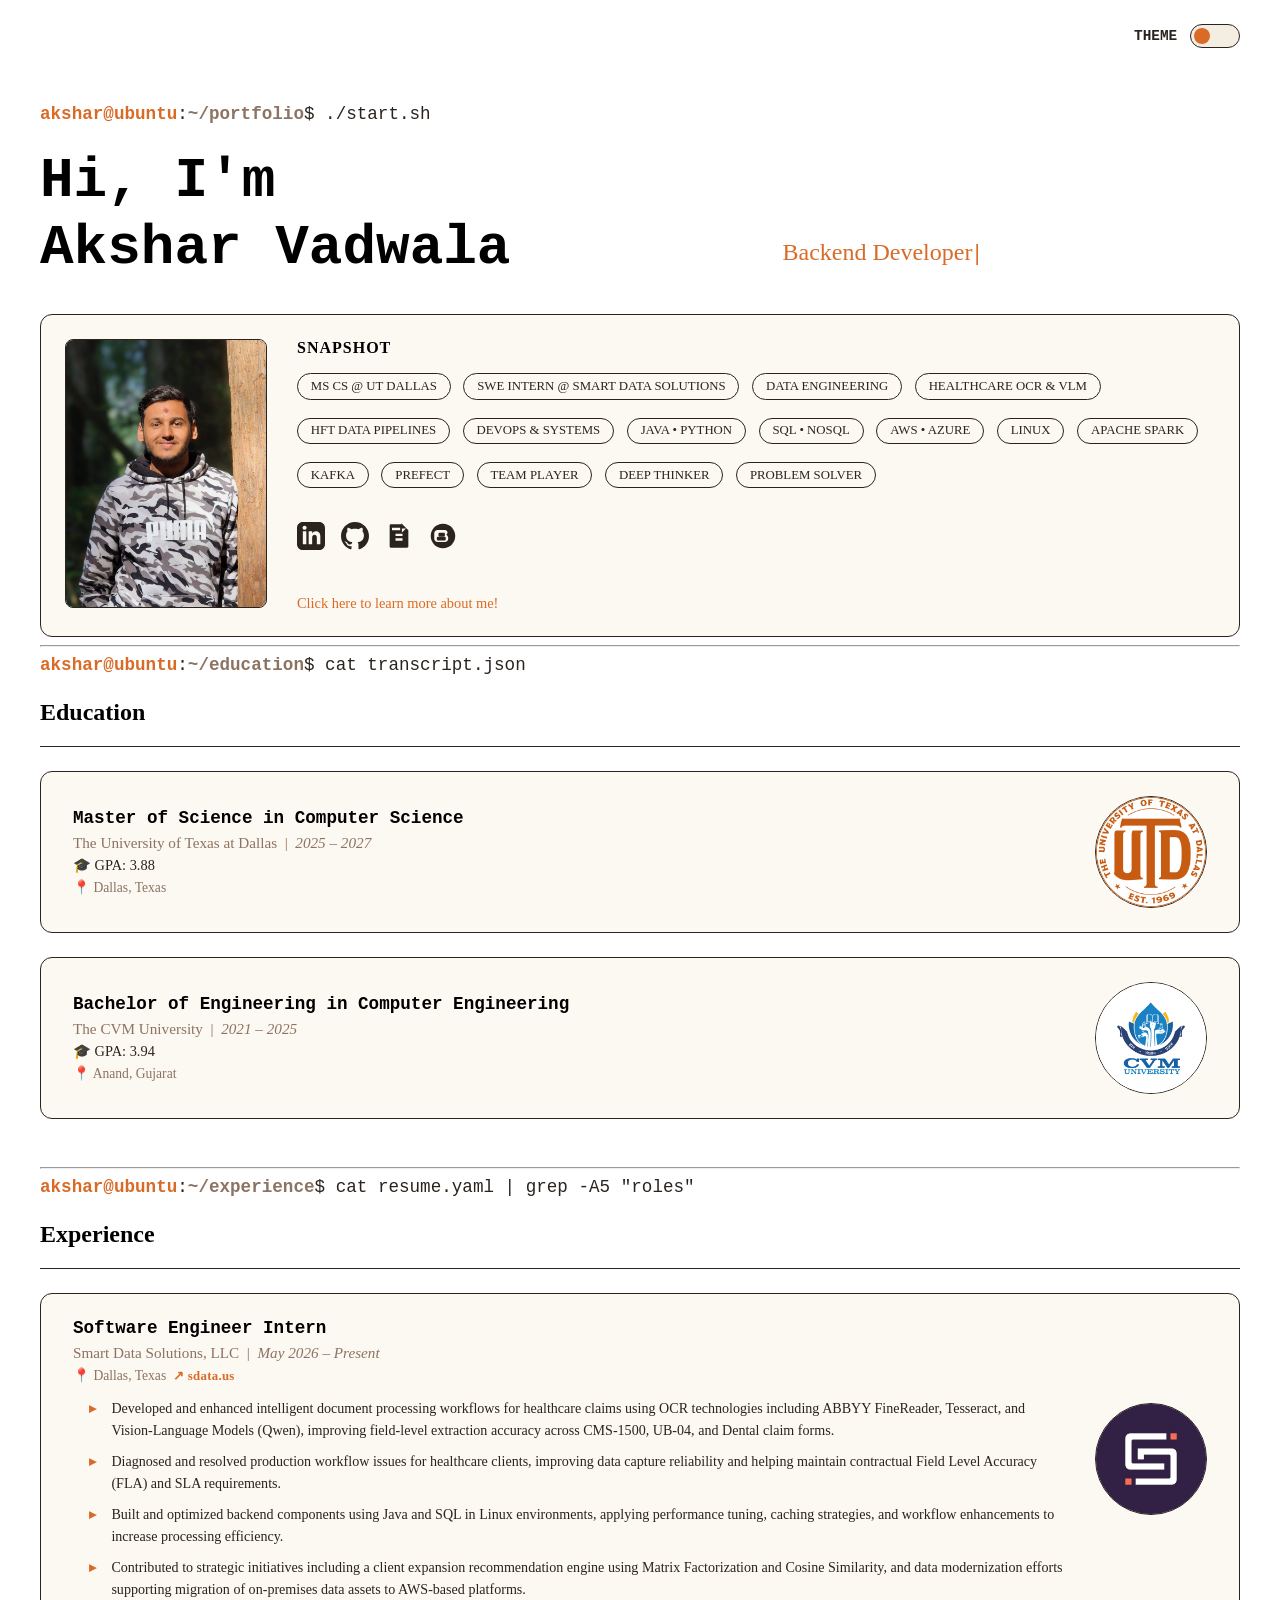
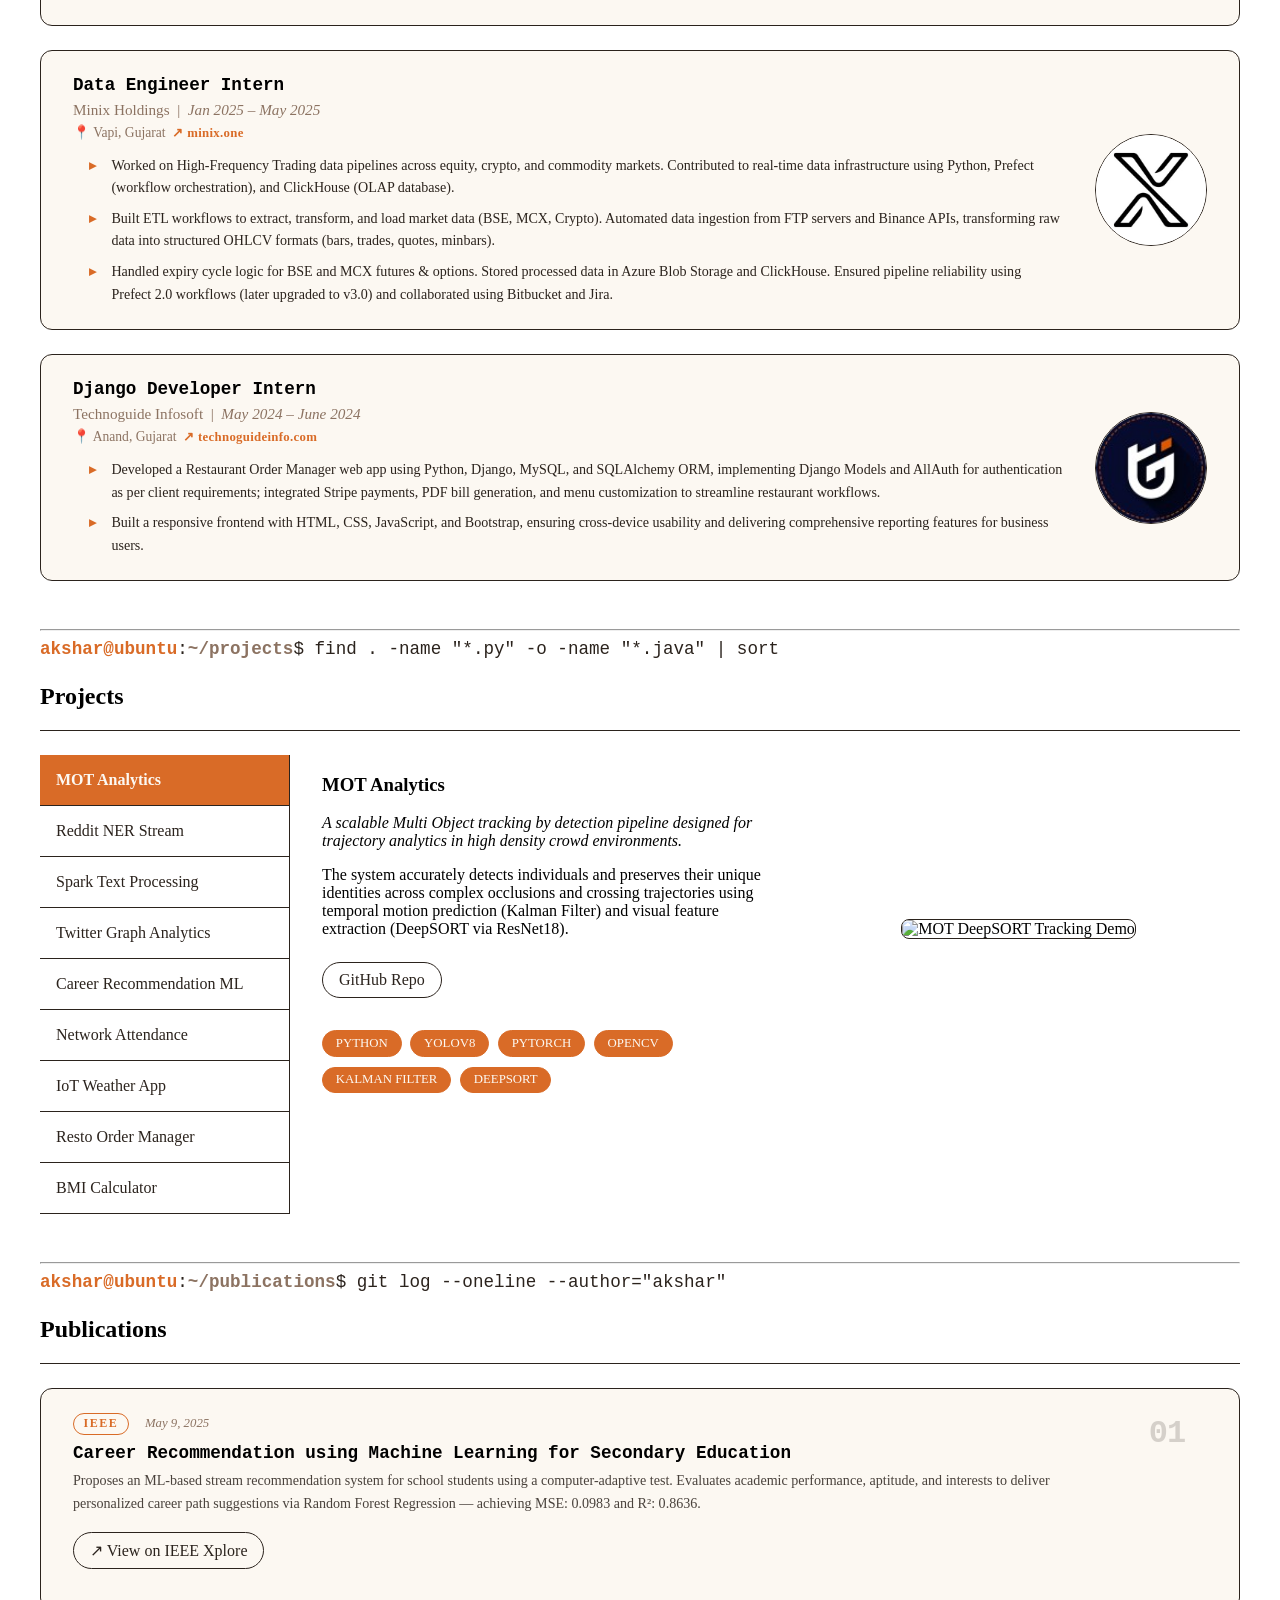
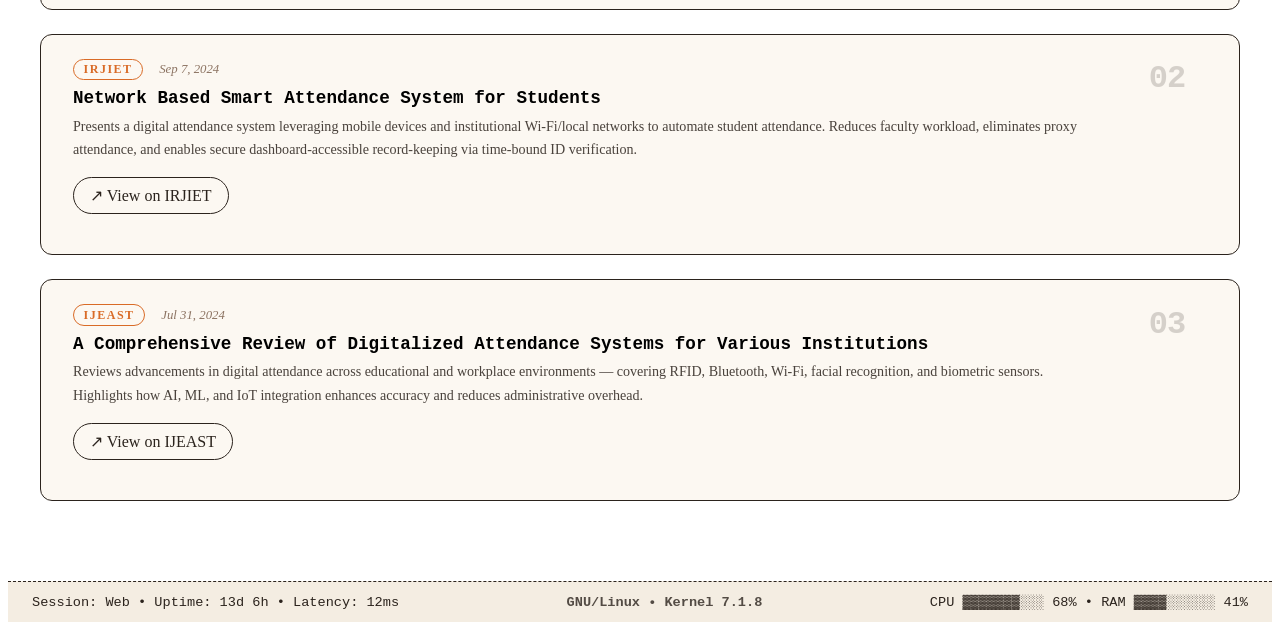
==== commit ea1cfef9: "Add publications and resume" ====
--- a/index.html
+++ b/index.html
@@ -85,7 +85,7 @@
               <svg viewBox="0 0 24 24"><path d="M12 0c-6.626 0-12 5.373-12 12 0 5.302 3.438 9.8 8.207 11.387.599.111.793-.261.793-.577v-2.234c-3.338.726-4.033-1.416-4.033-1.416-.546-1.387-1.333-1.756-1.333-1.756-1.089-.745.083-.729.083-.729 1.205.084 1.839 1.237 1.839 1.237 1.07 1.834 2.807 1.304 3.492.997.107-.775.418-1.305.762-1.604-2.665-.305-5.467-1.334-5.467-5.931 0-1.311.469-2.381 1.236-3.221-.124-.303-.535-1.524.117-3.176 0 0 1.008-.322 3.301 1.23.957-.266 1.983-.399 3.003-.404 1.02.005 2.047.138 3.006.404 2.291-1.552 3.297-1.23 3.297-1.23.653 1.653.242 2.874.118 3.176.77.84 1.235 1.911 1.235 3.221 0 4.609-2.807 5.624-5.479 5.921.43.372.823 1.102.823 2.222v3.293c0 .319.192.694.801.576 4.765-1.589 8.199-6.086 8.199-11.386 0-6.627-5.373-12-12-12z"/></svg>
             </a>
             <!-- Resume -->
-            <a href="AksharVadwala_Resume.pdf" target="_blank" aria-label="Resume">
+            <a href="assets/AksharVadwala_Resume.pdf" target="_blank" aria-label="Resume">
               <svg viewBox="0 0 24 24"><path d="M14 2h-9c-.552 0-1 .448-1 1v18c0 .552.448 1 1 1h14c.552 0 1-.448 1-1v-14l-6-6zm1 14h-6v-2h6v2zm0-4h-6v-2h6v2zm-2-5h-7v-2h7v2zm5-1.5l-3.5 3.5v-3.5h3.5z"/></svg>
             </a>
             <!-- Blogger -->
@@ -146,7 +146,7 @@
     <!-- Experience Section -->
     <section id="experience">
       <div class="terminal-prompt-header">
-        <span class="prompt-user">akshar@ubuntu</span>:<span class="prompt-dir">~/experience</span>$ git log --oneline --author="akshar"
+        <span class="prompt-user">akshar@ubuntu</span>:<span class="prompt-dir">~/experience</span>$ cat resume.yaml | grep -A5 "roles"
       </div>
       <h2>Experience</h2>
 
@@ -467,6 +467,75 @@
         </div>
       </div>
     </section>
+
+    <hr>
+
+    <!-- Publications Section -->
+    <section id="publications">
+      <div class="terminal-prompt-header">
+        <span class="prompt-user">akshar@ubuntu</span>:<span class="prompt-dir">~/publications</span>$ git log --oneline --author="akshar"
+      </div>
+      <h2>Publications</h2>
+
+      <div class="education-tiles">
+
+        <!-- Pub 1: IEEE Career Recommendation -->
+        <div class="edu-tile pub-tile">
+          <div class="edu-tile-content">
+            <div class="pub-meta">
+              <span class="pub-venue">IEEE</span>
+              <span class="pub-date">May 9, 2025</span>
+            </div>
+            <h3 class="edu-degree">Career Recommendation using Machine Learning for Secondary Education</h3>
+            <p class="pub-abstract">Proposes an ML-based stream recommendation system for school students using a computer-adaptive test. Evaluates academic performance, aptitude, and interests to deliver personalized career path suggestions via Random Forest Regression — achieving MSE: 0.0983 and R²: 0.8636.</p>
+            <div style="margin-top: 1rem;">
+              <a href="https://ieeexplore.ieee.org/document/10985503" target="_blank" class="btn-outline">↗ View on IEEE Xplore</a>
+            </div>
+          </div>
+          <div class="pub-badge-col">
+            <div class="pub-index-badge">01</div>
+          </div>
+        </div>
+
+        <!-- Pub 2: IRJIET Network Attendance -->
+        <div class="edu-tile pub-tile">
+          <div class="edu-tile-content">
+            <div class="pub-meta">
+              <span class="pub-venue">IRJIET</span>
+              <span class="pub-date">Sep 7, 2024</span>
+            </div>
+            <h3 class="edu-degree">Network Based Smart Attendance System for Students</h3>
+            <p class="pub-abstract">Presents a digital attendance system leveraging mobile devices and institutional Wi-Fi/local networks to automate student attendance. Reduces faculty workload, eliminates proxy attendance, and enables secure dashboard-accessible record-keeping via time-bound ID verification.</p>
+            <div style="margin-top: 1rem;">
+              <a href="https://irjiet.com/article/Network-Based-Smart-Attendance-System-for-Students/2349" target="_blank" class="btn-outline">↗ View on IRJIET</a>
+            </div>
+          </div>
+          <div class="pub-badge-col">
+            <div class="pub-index-badge">02</div>
+          </div>
+        </div>
+
+        <!-- Pub 3: IJEAST Review -->
+        <div class="edu-tile pub-tile">
+          <div class="edu-tile-content">
+            <div class="pub-meta">
+              <span class="pub-venue">IJEAST</span>
+              <span class="pub-date">Jul 31, 2024</span>
+            </div>
+            <h3 class="edu-degree">A Comprehensive Review of Digitalized Attendance Systems for Various Institutions</h3>
+            <p class="pub-abstract">Reviews advancements in digital attendance across educational and workplace environments — covering RFID, Bluetooth, Wi-Fi, facial recognition, and biometric sensors. Highlights how AI, ML, and IoT integration enhances accuracy and reduces administrative overhead.</p>
+            <div style="margin-top: 1rem;">
+              <a href="https://www.ijeast.com/papers/119-123,%20Tesma0903,IJEAST.pdf" target="_blank" class="btn-outline">↗ View on IJEAST</a>
+            </div>
+          </div>
+          <div class="pub-badge-col">
+            <div class="pub-index-badge">03</div>
+          </div>
+        </div>
+
+      </div>
+    </section>
+
   </main>
 
 <!-- Custom Footer -->
--- a/style.css
+++ b/style.css
@@ -367,13 +367,14 @@
   display: flex;
   flex-direction: column;
   gap: 0.5rem;
+  list-style: none !important;
 }
 
 .exp-bullets li {
   font-size: 0.88rem;
   line-height: 1.6;
   color: var(--font-color);
-  list-style-type: none;
+  list-style: none !important;
   padding-left: 1.2rem;
   position: relative;
 }
@@ -400,6 +401,62 @@
   text-decoration: underline;
   color: var(--primary-color) !important;
   background: transparent !important;
+}
+
+/* --- Publication Tiles --- */
+.pub-tile {
+  align-items: flex-start;
+}
+
+.pub-meta {
+  display: flex;
+  align-items: center;
+  gap: 1rem;
+  margin-bottom: 0.5rem;
+}
+
+.pub-venue {
+  font-size: 0.75rem;
+  font-weight: bold;
+  text-transform: uppercase;
+  letter-spacing: 1.5px;
+  color: var(--primary-color);
+  border: 1px solid var(--primary-color);
+  border-radius: 20px;
+  padding: 0.15rem 0.6rem;
+}
+
+.pub-date {
+  font-size: 0.8rem;
+  color: var(--secondary-color);
+  font-style: italic;
+}
+
+.pub-abstract {
+  font-size: 0.88rem;
+  line-height: 1.65;
+  color: var(--font-color);
+  margin: 0.4rem 0 0 0;
+  opacity: 0.85;
+}
+
+.pub-badge-col {
+  flex: 0 0 80px;
+  display: flex;
+  align-items: flex-start;
+  justify-content: center;
+  padding-top: 0.3rem;
+}
+
+.pub-index-badge {
+  font-family: var(--global-font-family);
+  font-size: 2rem;
+  font-weight: bold;
+  color: var(--border-color);
+  opacity: 0.18;
+  line-height: 1;
+  user-select: none;
+  letter-spacing: -1px;
 }
 
 /* --- Projects Tabbed Layout --- */
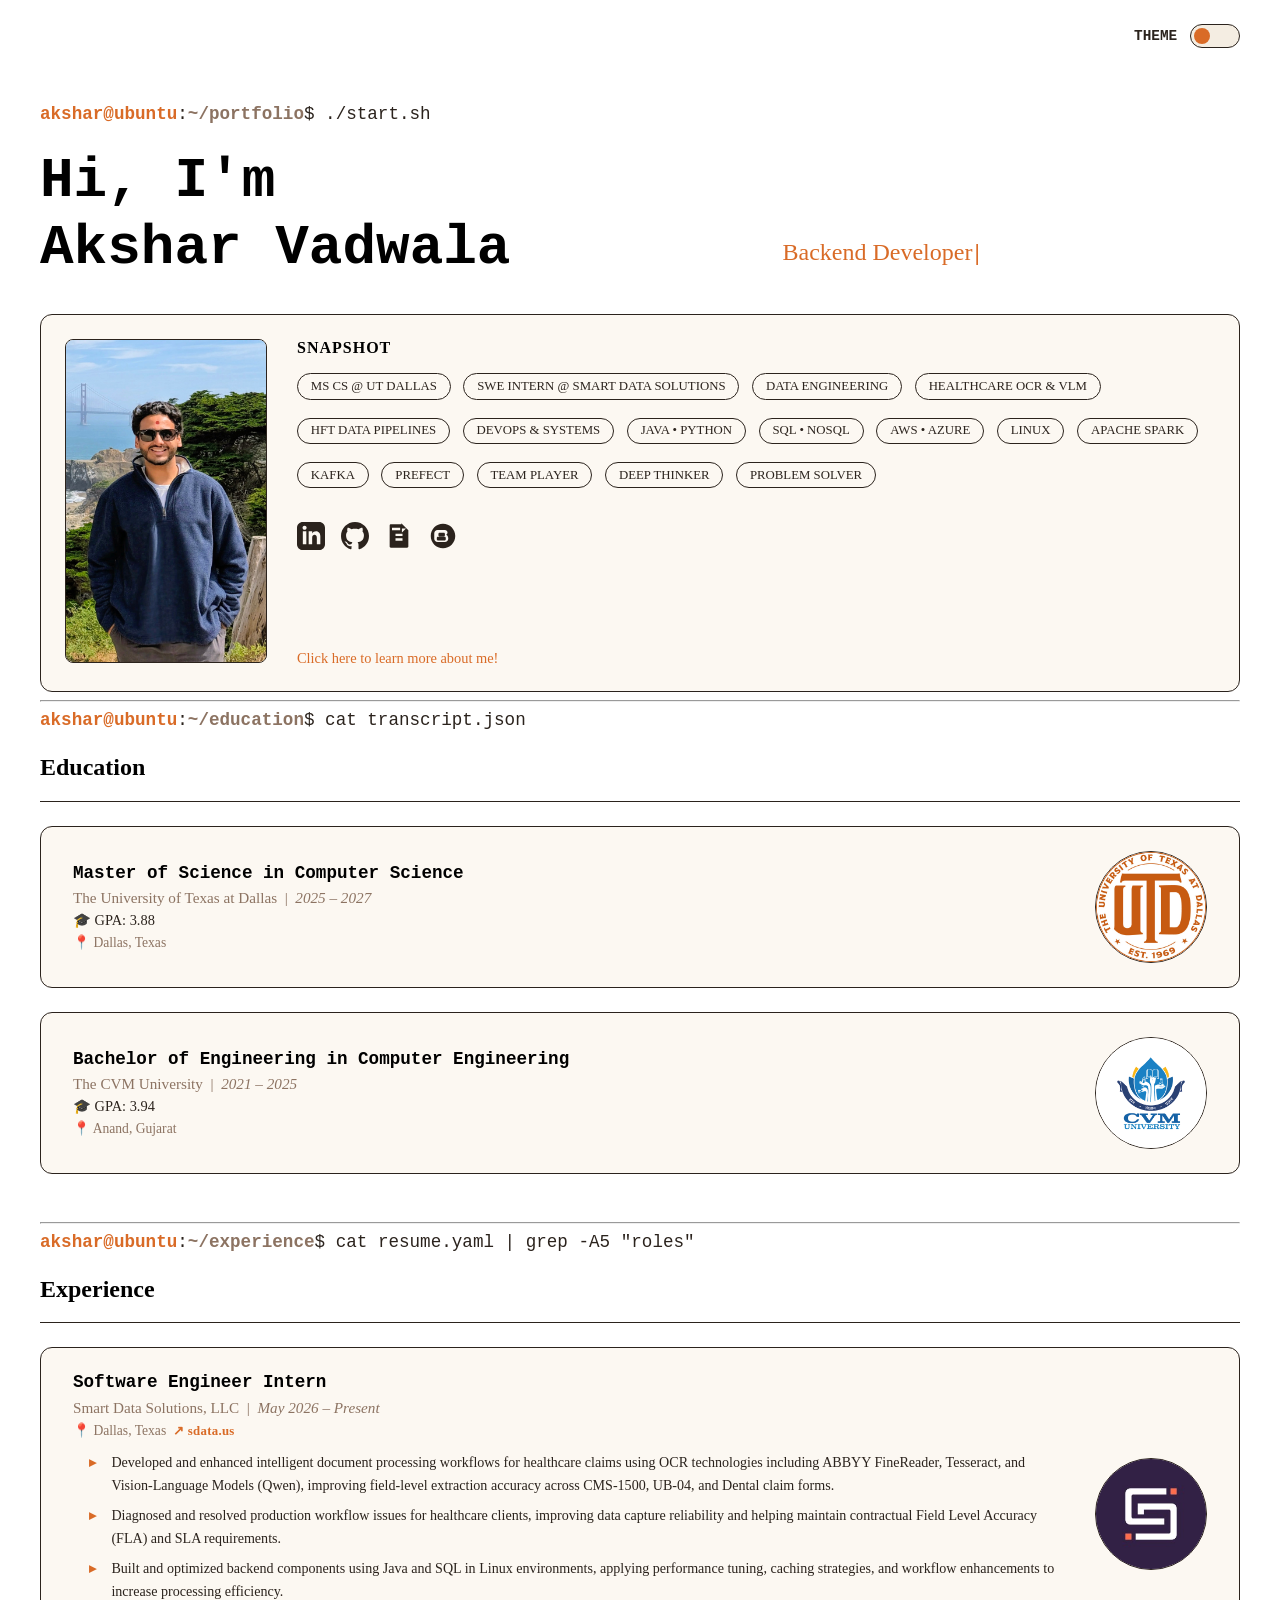
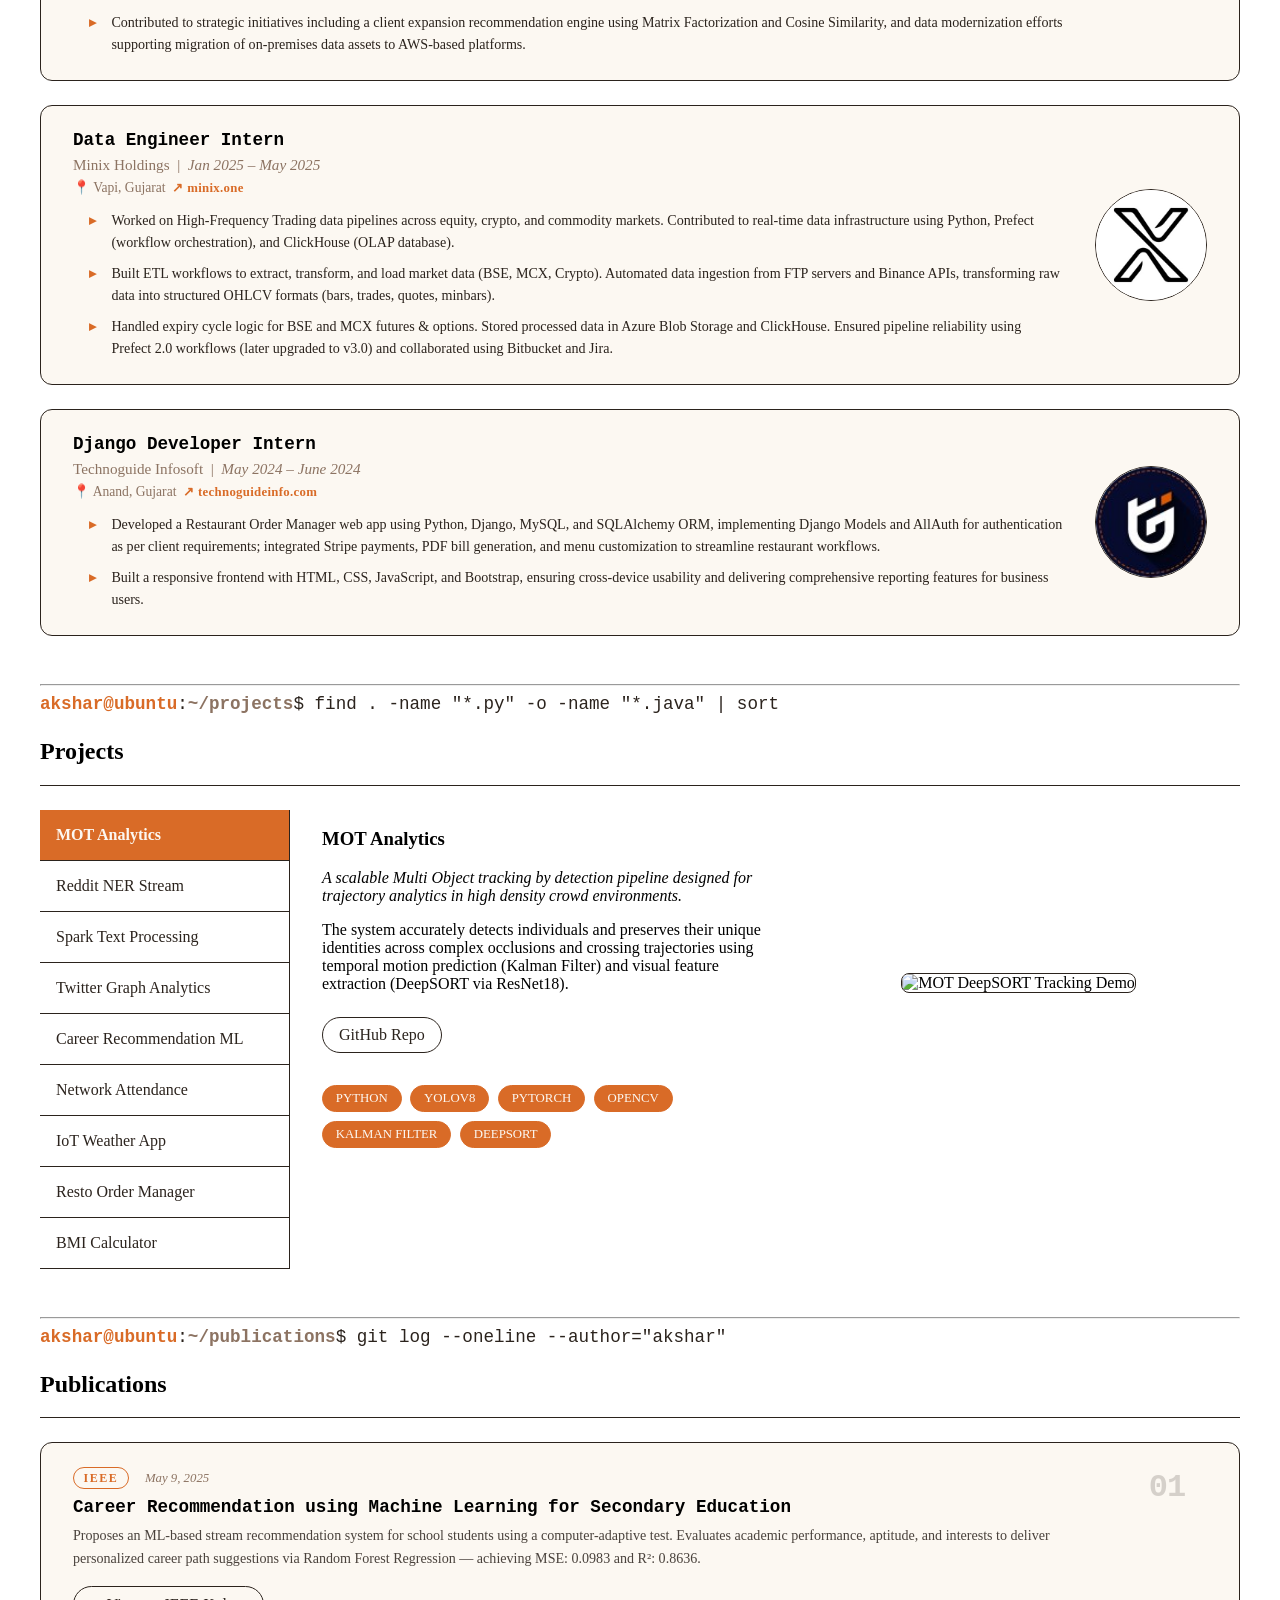
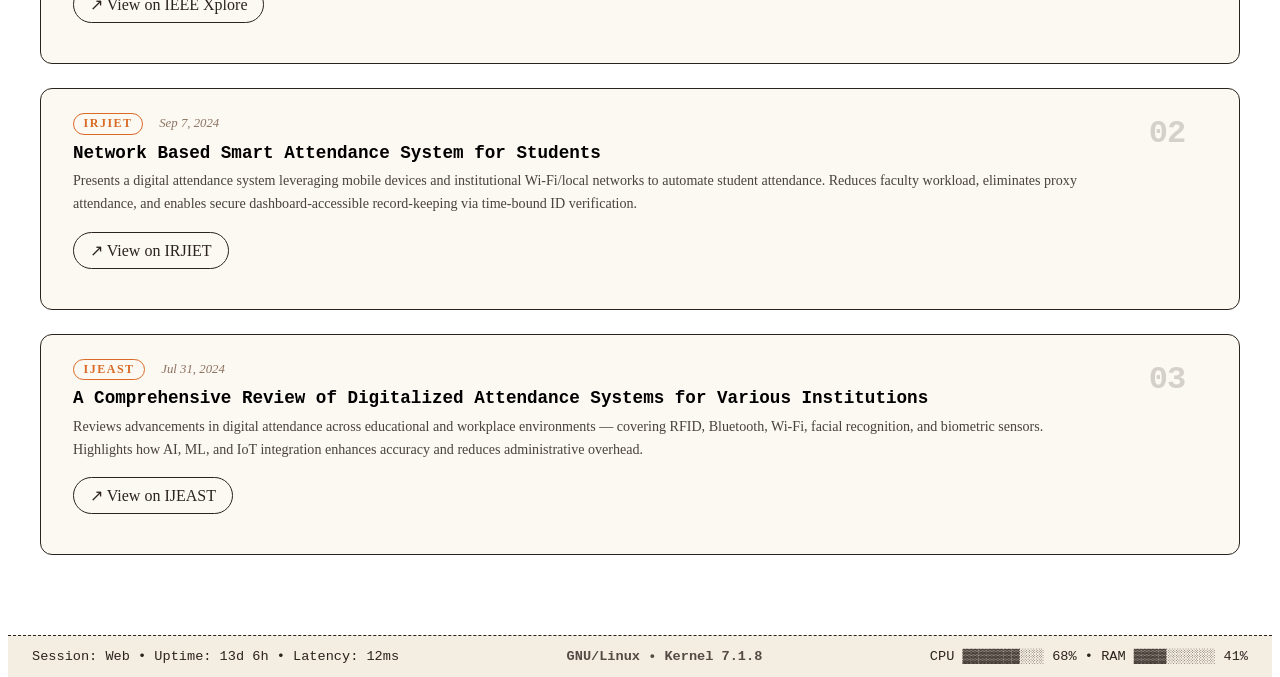
==== commit b11dc4ff: "Add about and blog skeleton and check responsiveness" ====
--- a/index.html
+++ b/index.html
@@ -94,7 +94,7 @@
             </a>
           </div>
           
-          <a href="about.html" class="learn-more-link">Click here to learn more about me!</a>
+          <a href="about/about.html" class="learn-more-link">Click here to learn more about me!</a>
         </div>
       </div>
     </header>
--- a/style.css
+++ b/style.css
@@ -156,12 +156,19 @@
   color: var(--primary-color);
   display: flex;
   align-items: center;
-  margin-top: 0.5rem; 
-  margin-left: 15rem;  
+  margin-top: 0.5rem;
+  margin-left: 0;
+}
+
+/* Only indent typewriter on wide desktop screens */
+@media (min-width: 900px) {
+  .hero-subtitle {
+    margin-left: 15rem;
+  }
 }
 
 #typewriter {
-  min-height: 1.5rem; 
+  min-height: 1.5 rem; 
 }
 
 .blinking-cursor {
@@ -194,8 +201,7 @@
   width: 100%;
   border-radius: 8px;
   border: 1px solid var(--border-color);
-  object-fit: cover;
-  aspect-ratio: 3/4;
+  object-fit: contain;
 }
 
 .snapshot-content {
@@ -569,4 +575,230 @@
 @keyframes fadeIn {
   from { opacity: 0; transform: translateY(5px); }
   to { opacity: 1; transform: translateY(0); }
+}
+
+@media (max-width: 768px) {
+
+  body {
+    padding: 0 1rem;
+  }
+
+  /* --- Hero --- */
+  .hero-line-one,
+  .hero-title-name {
+    font-size: 2.2rem;
+  }
+
+  .hero-subtitle {
+    margin-left: 0;
+    font-size: 1.1rem;
+  }
+
+  .hero-line-two {
+    flex-direction: column;
+    align-items: flex-start;
+    gap: 0.5rem;
+  }
+
+  /* --- Snapshot Card --- */
+  .snapshot-card {
+    flex-direction: column;
+    align-items: center;
+    text-align: center;
+    padding: 1.2rem;
+    gap: 1.2rem;
+  }
+
+  .snapshot-img-container {
+    flex: none;
+    width: 160px;
+  }
+
+  .snapshot-badges {
+    justify-content: center;
+  }
+
+  .social-links {
+    justify-content: center;
+  }
+
+  .learn-more-link {
+    text-align: center;
+    width: 100%;
+  }
+
+  /* --- Terminal Prompt overflow --- */
+  .terminal-prompt-header {
+    font-size: 0.85rem;
+    white-space: normal;
+    word-wrap: break-word;
+    overflow-wrap: break-word;
+    padding-bottom: 0.3rem;
+  }
+
+  /* --- Education / Experience Tiles --- */
+  .edu-tile {
+    flex-direction: column;
+    align-items: flex-start;
+    padding: 1.2rem;
+    gap: 1rem;
+  }
+
+  .edu-logo-container {
+    flex: none;
+    align-self: flex-start;
+  }
+
+  .edu-logo,
+  .edu-logo-placeholder {
+    width: 70px;
+    height: 70px;
+  }
+
+  .edu-logo-container {
+    flex: 0 0 70px;
+  }
+
+  /* Reorder: logo on top for mobile */
+  .edu-tile {
+    flex-direction: column-reverse;
+  }
+
+  /* --- Experience Bullets --- */
+  .exp-bullets {
+    padding-left: 0;
+  }
+
+  .exp-bullets li {
+    font-size: 0.82rem;
+    padding-left: 1.2rem;
+  }
+
+  /* --- Publication Tiles --- */
+  .pub-badge-col {
+    flex: 0 0 50px;
+  }
+
+  .pub-index-badge {
+    font-size: 1.5rem;
+  }
+
+  .pub-tile {
+    flex-direction: row !important;
+  }
+
+  /* --- Projects Tabbed Layout --- */
+  .projects-layout {
+    grid-template-columns: 1fr;
+    gap: 1rem;
+  }
+
+  .projects-sidebar {
+    flex-direction: row;
+    overflow-x: auto;
+    border-right: none;
+    border-bottom: 1px solid var(--border-color);
+    max-height: none;
+    gap: 0;
+    -webkit-overflow-scrolling: touch;
+  }
+
+  .tab-btn {
+    white-space: nowrap;
+    padding: 0.7rem 1rem;
+    font-size: 0.85rem;
+    border-bottom: none;
+    border-right: 1px solid var(--border-color);
+  }
+
+  .tab-btn:last-child {
+    border-right: none;
+  }
+
+  .project-pane.active-pane {
+    display: flex;
+    flex-direction: column;
+  }
+
+  .project-media img {
+    max-width: 100% !important;
+    height: auto !important;
+  }
+
+  /* --- Footer --- */
+  .terminal-footer {
+    flex-direction: column;
+    text-align: center;
+    gap: 0.5rem;
+    padding: 0.8rem 1rem;
+    margin: 2rem -1rem 0 -1rem;
+    font-size: 0.75rem;
+  }
+}
+
+@media (max-width: 480px) {
+
+  body {
+    padding: 0 0.7rem;
+  }
+
+  .hero-line-one,
+  .hero-title-name {
+    font-size: 1.6rem;
+  }
+
+  .hero-subtitle {
+    font-size: 0.95rem;
+  }
+
+  .top-nav {
+    padding: 1rem 0;
+    margin-bottom: 1rem;
+  }
+
+  .snapshot-img-container {
+    width: 130px;
+  }
+
+  .badge {
+    font-size: 0.7rem;
+    padding: 0.2rem 0.6rem;
+  }
+
+  .edu-degree {
+    font-size: 0.95rem;
+  }
+
+  .edu-institution {
+    font-size: 0.82rem;
+  }
+
+  .edu-logo,
+  .edu-logo-placeholder {
+    width: 55px;
+    height: 55px;
+  }
+
+  .edu-logo-container {
+    flex: 0 0 55px;
+  }
+
+  .tab-btn {
+    font-size: 0.75rem;
+    padding: 0.5rem 0.8rem;
+  }
+
+  .btn-outline {
+    font-size: 0.8rem;
+    padding: 0.4rem 0.8rem;
+  }
+
+  .pub-abstract {
+    font-size: 0.8rem;
+  }
+
+  .terminal-footer {
+    font-size: 0.7rem;
+    margin: 1.5rem -0.7rem 0 -0.7rem;
+  }
 }
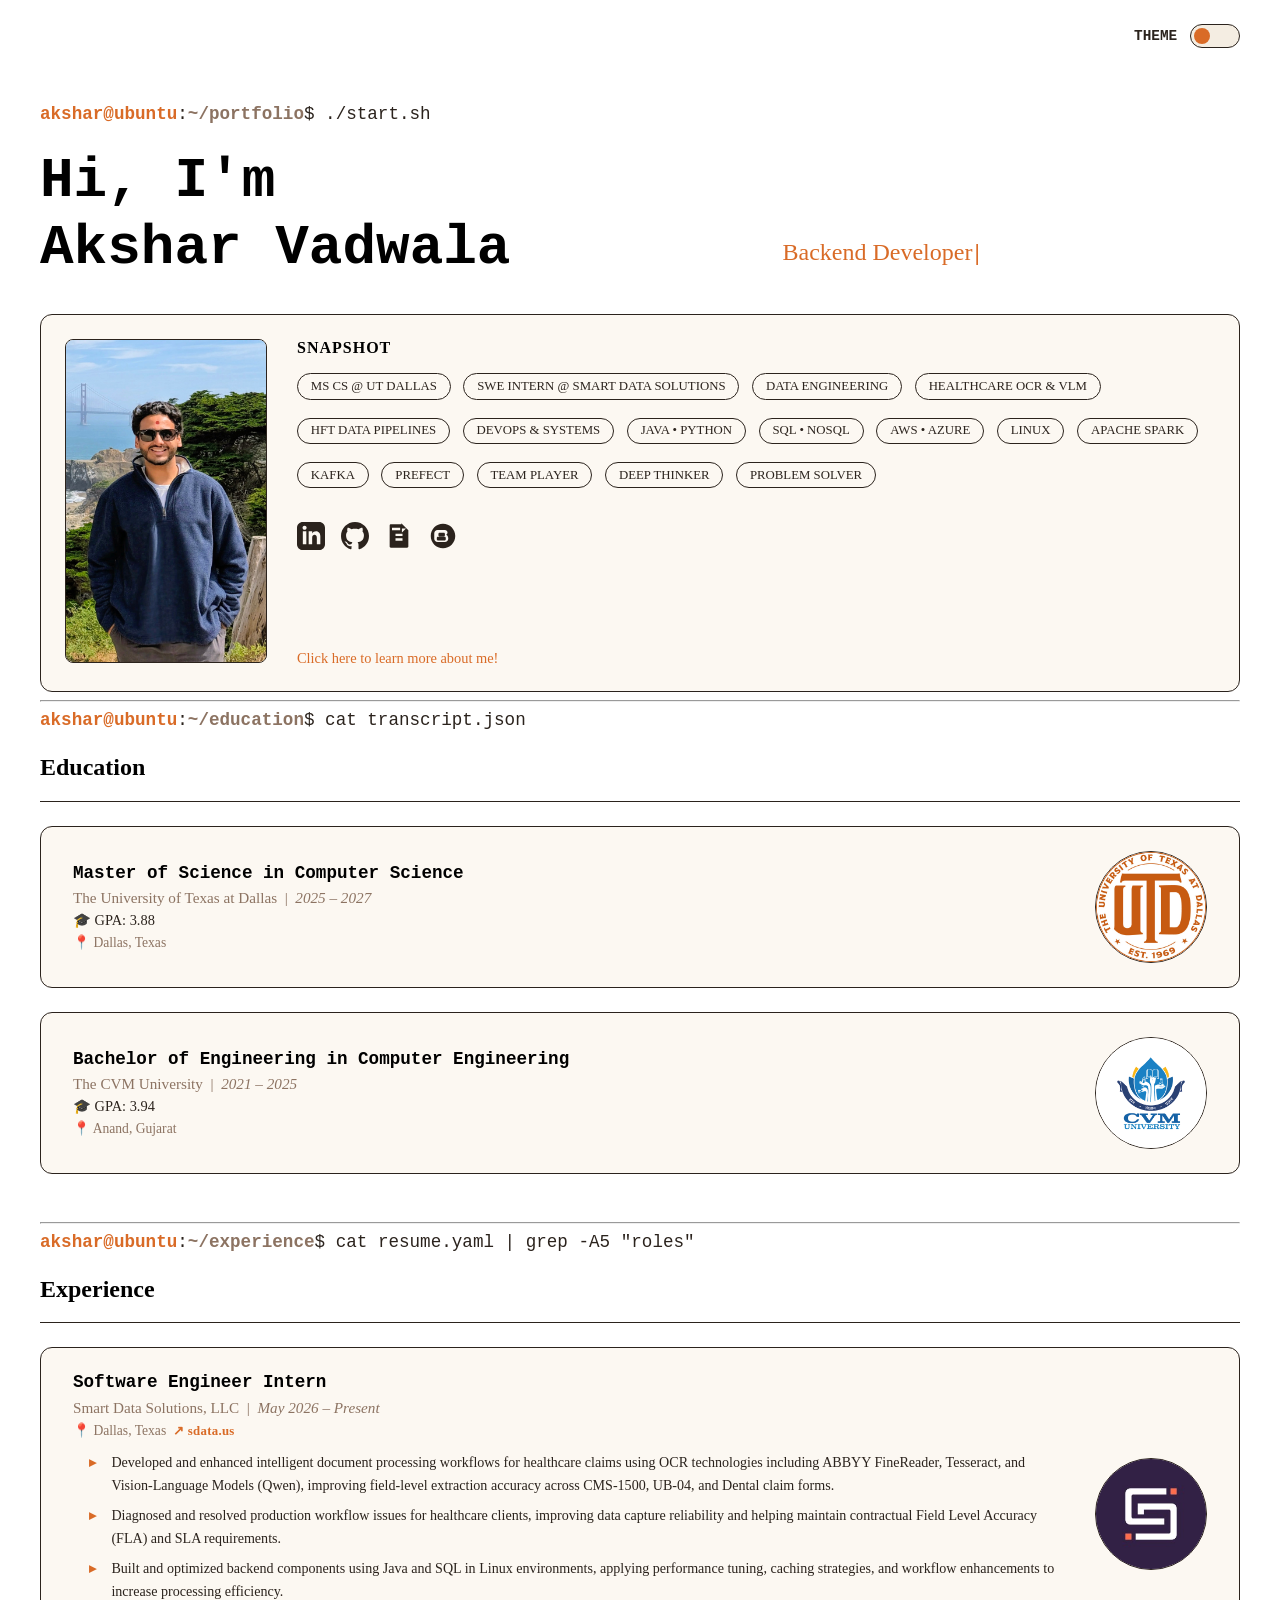
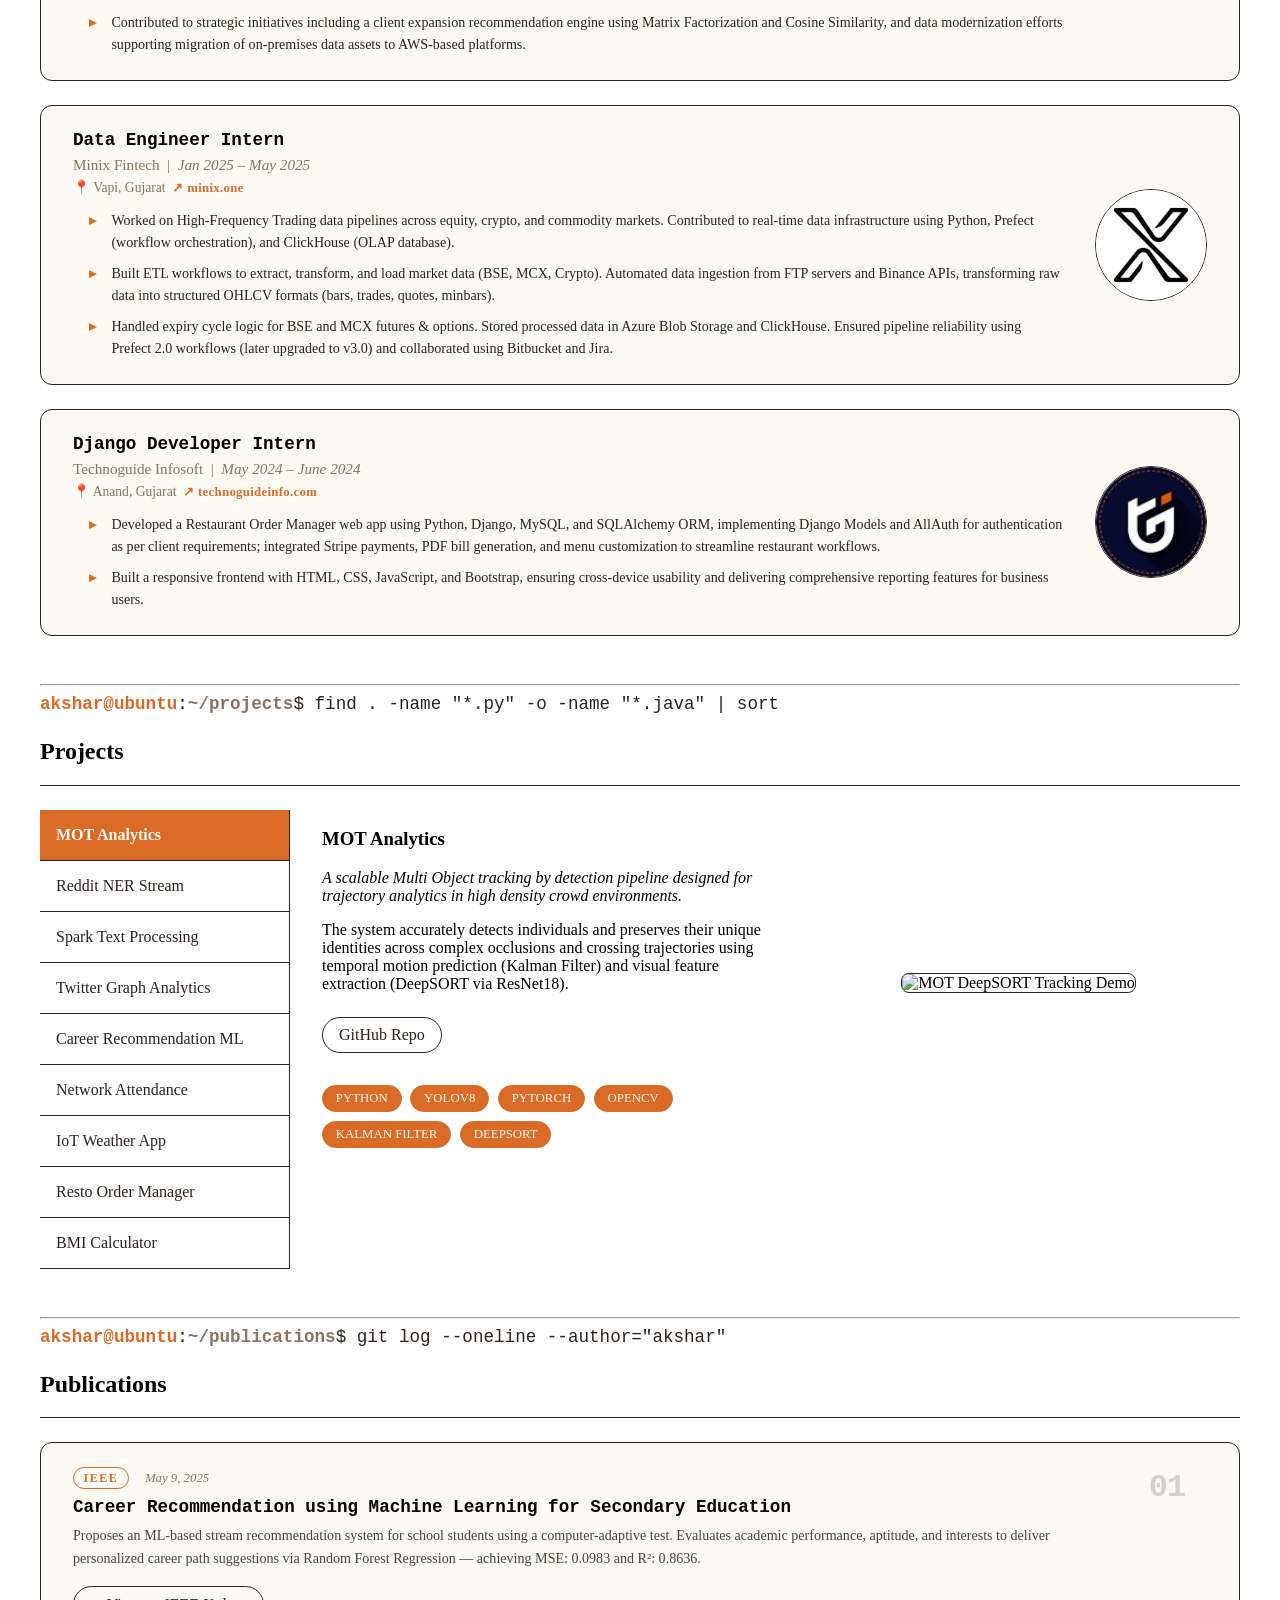
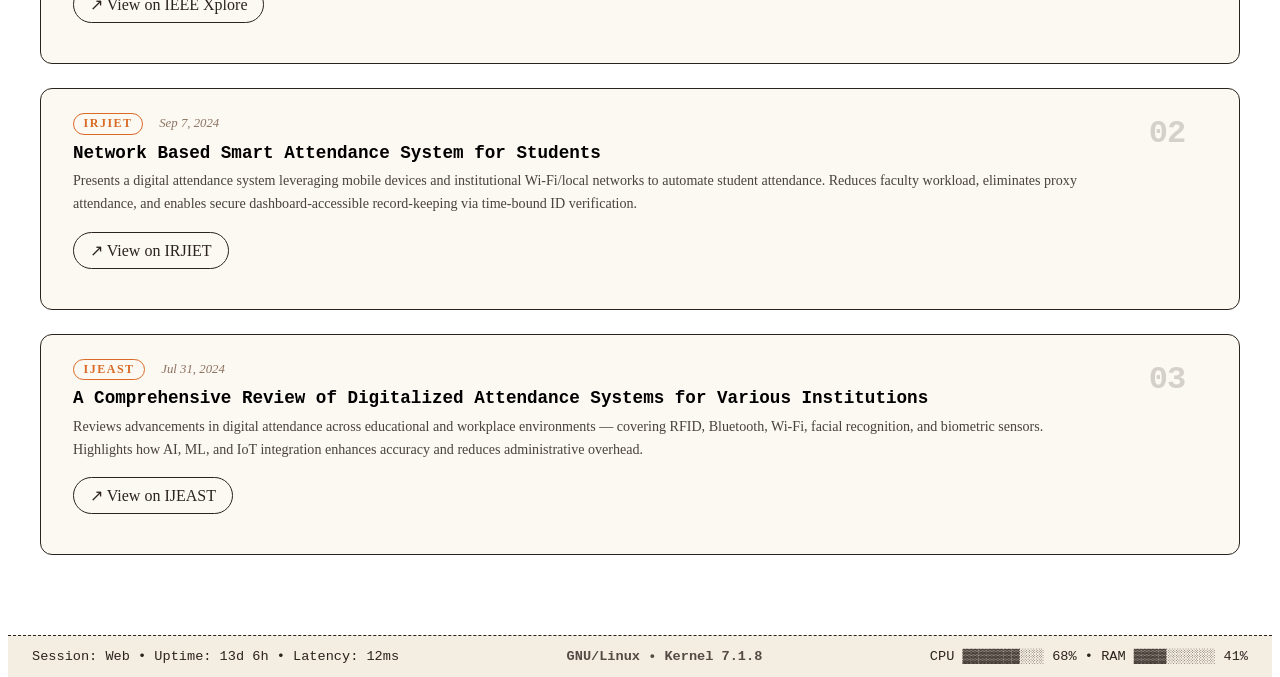
==== commit 4fa78936: "Complete about section with details" ====
--- a/index.html
+++ b/index.html
@@ -175,7 +175,7 @@
         <div class="edu-tile exp-tile exp-expandable">
           <div class="edu-tile-content">
             <h3 class="edu-degree">Data Engineer Intern</h3>
-            <p class="edu-institution">Minix Holdings &nbsp;|&nbsp; <em>Jan 2025 – May 2025</em></p>
+            <p class="edu-institution">Minix Fintech &nbsp;|&nbsp; <em>Jan 2025 – May 2025</em></p>
             <p class="edu-location">📍 Vapi, Gujarat &nbsp;<a href="https://minix.one" target="_blank" class="exp-link">↗ minix.one</a></p>
             <ul class="exp-bullets">
               <li>Worked on High-Frequency Trading data pipelines across equity, crypto, and commodity markets. Contributed to real-time data infrastructure using Python, Prefect (workflow orchestration), and ClickHouse (OLAP database).</li>
--- a/style.css
+++ b/style.css
@@ -385,6 +385,12 @@
   position: relative;
 }
 
+.exp-bullets li::marker,
+.exp-bullets li::after {
+  content: none;
+  display: none;
+}
+
 .exp-bullets li::before {
   content: "▸";
   position: absolute;
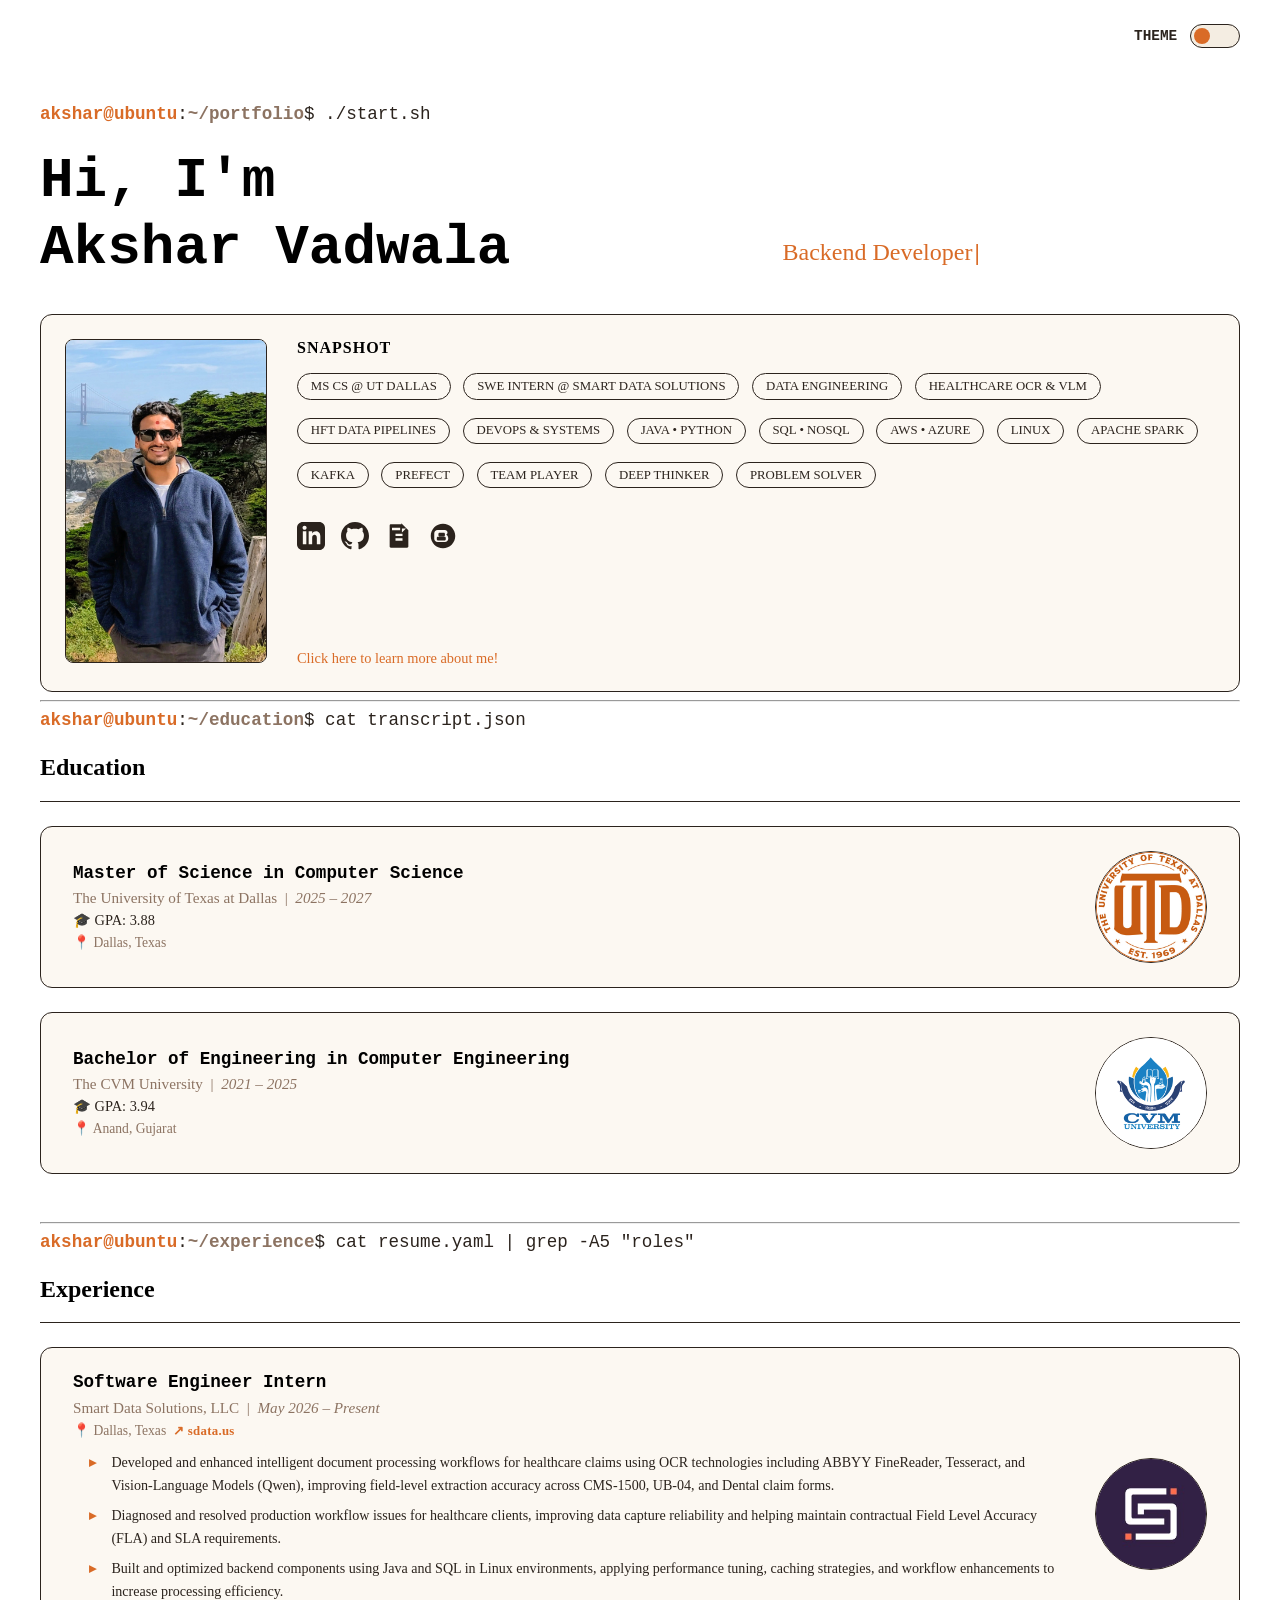
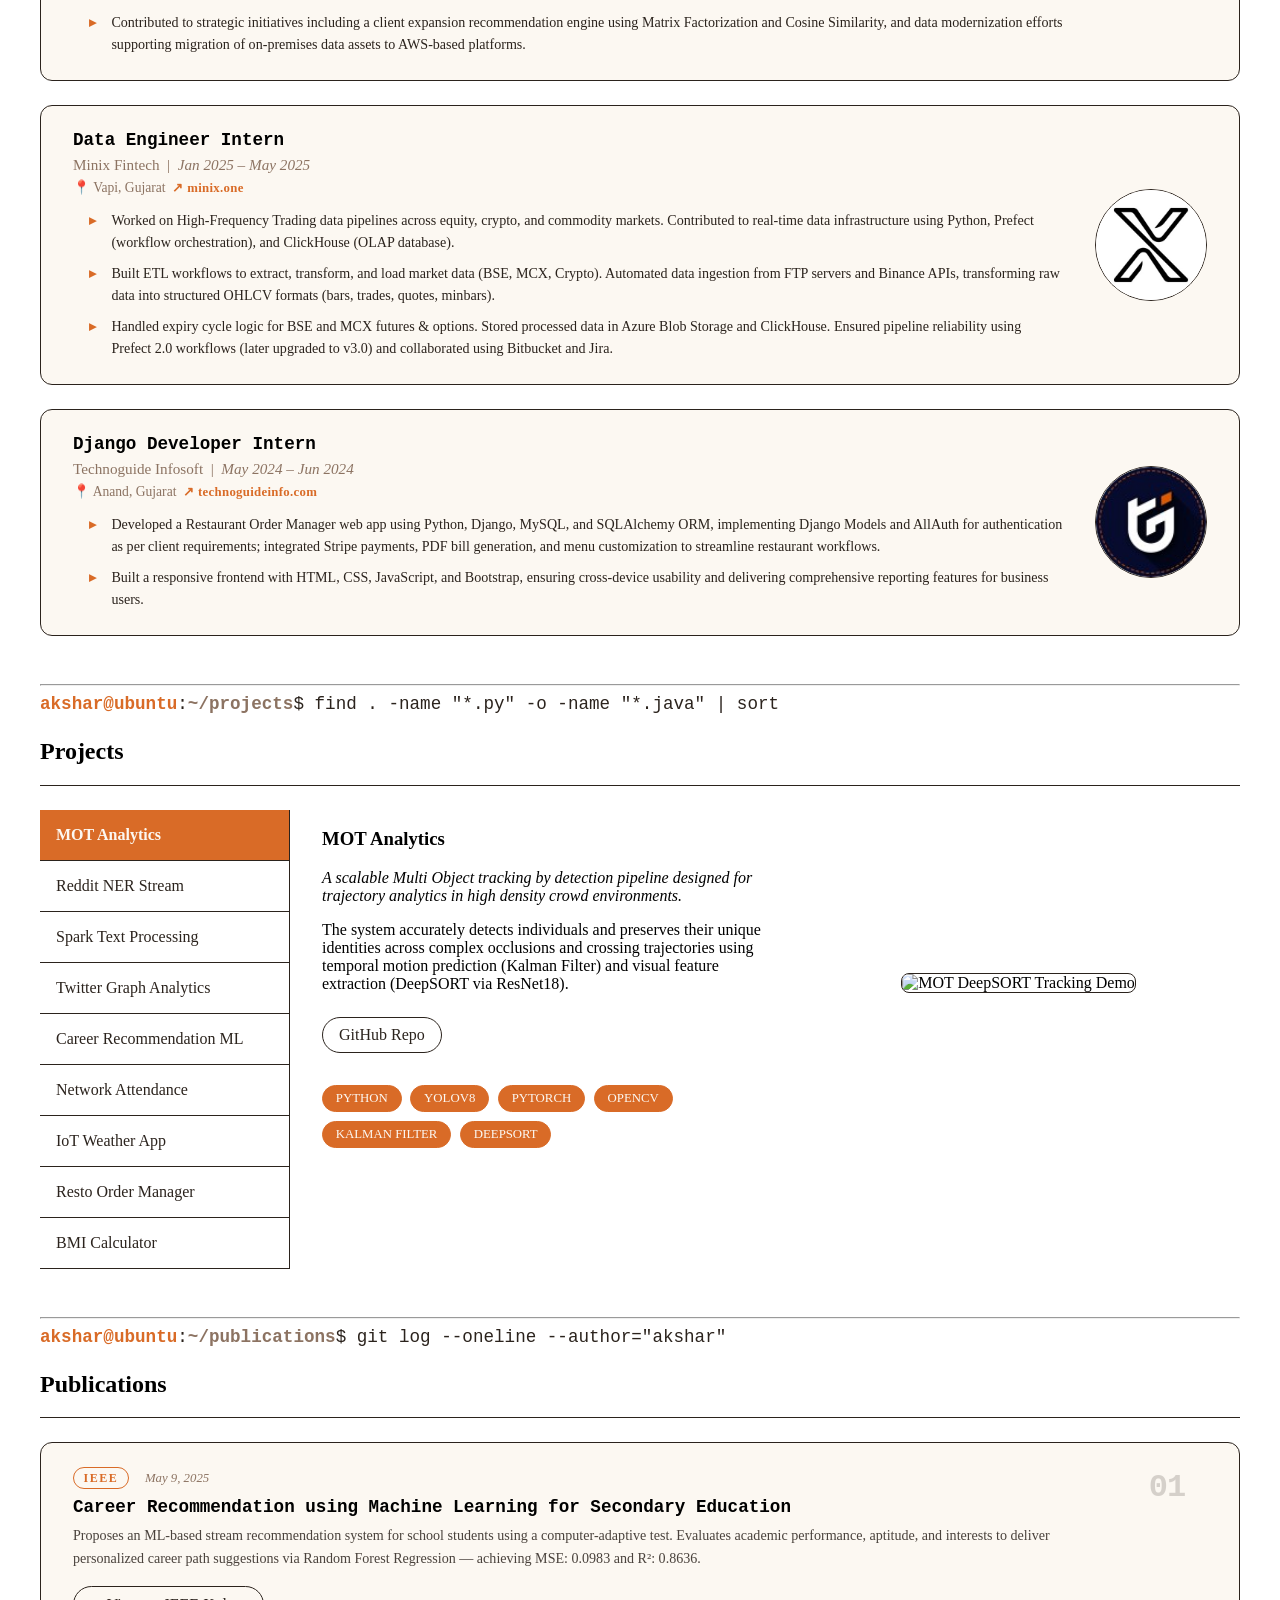
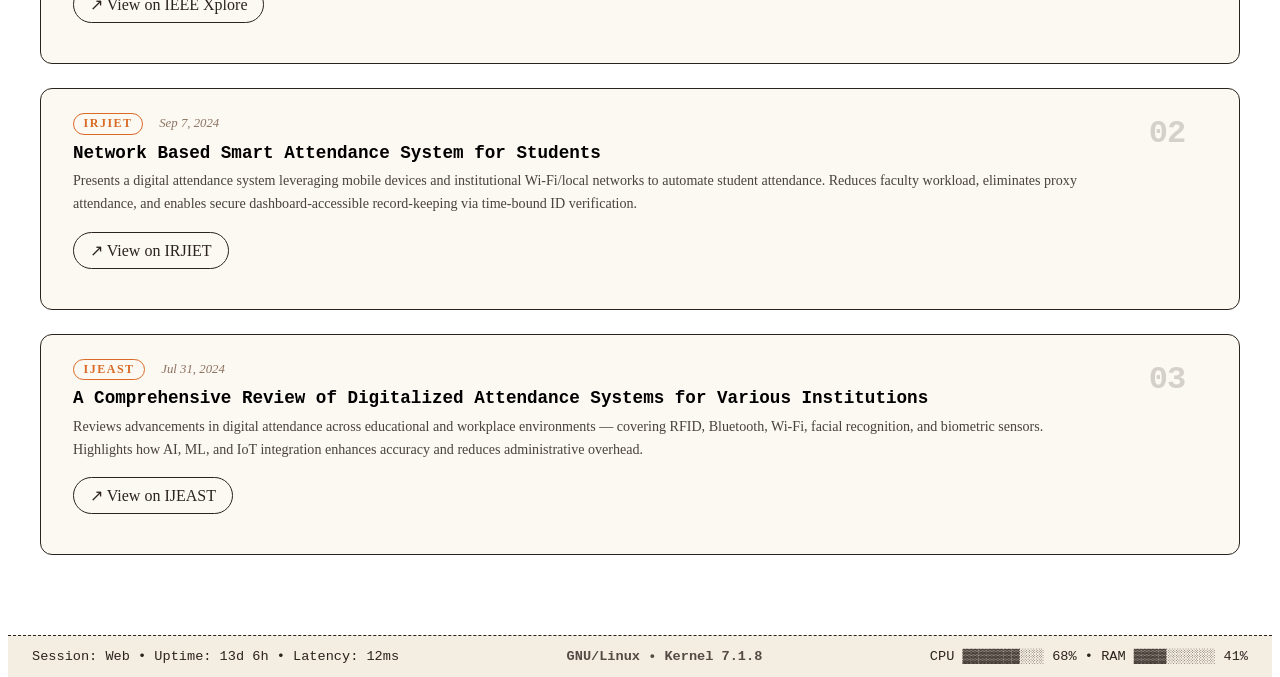
==== commit fd7dab7b: "Minor Fixes" ====
--- a/index.html
+++ b/index.html
@@ -77,19 +77,19 @@
           
           <div class="social-links">
             <!-- LinkedIn -->
-            <a href="https://www.linkedin.com/in/Akshar-vadwala" target="_blank" aria-label="LinkedIn">
+            <a href="https://www.linkedin.com/in/Akshar-vadwala" target="_blank" aria-label="LinkedIn" data-tooltip="LinkedIn">
               <svg viewBox="0 0 24 24"><path d="M19 0h-14c-2.761 0-5 2.239-5 5v14c0 2.761 2.239 5 5 5h14c2.762 0 5-2.239 5-5v-14c0-2.761-2.238-5-5-5zm-11 19h-3v-11h3v11zm-1.5-12.268c-.966 0-1.75-.79-1.75-1.764s.784-1.764 1.75-1.764 1.75.79 1.75 1.764-.783 1.764-1.75 1.764zm13.5 12.268h-3v-5.604c0-3.368-4-3.113-4 0v5.604h-3v-11h3v1.765c1.396-2.586 7-2.777 7 2.476v6.759z"/></svg>
             </a>
             <!-- GitHub -->
-            <a href="https://github.com/Akshar-Vadwala" target="_blank" aria-label="GitHub">
+            <a href="https://github.com/Akshar-Vadwala" target="_blank" aria-label="GitHub" data-tooltip="GitHub">
               <svg viewBox="0 0 24 24"><path d="M12 0c-6.626 0-12 5.373-12 12 0 5.302 3.438 9.8 8.207 11.387.599.111.793-.261.793-.577v-2.234c-3.338.726-4.033-1.416-4.033-1.416-.546-1.387-1.333-1.756-1.333-1.756-1.089-.745.083-.729.083-.729 1.205.084 1.839 1.237 1.839 1.237 1.07 1.834 2.807 1.304 3.492.997.107-.775.418-1.305.762-1.604-2.665-.305-5.467-1.334-5.467-5.931 0-1.311.469-2.381 1.236-3.221-.124-.303-.535-1.524.117-3.176 0 0 1.008-.322 3.301 1.23.957-.266 1.983-.399 3.003-.404 1.02.005 2.047.138 3.006.404 2.291-1.552 3.297-1.23 3.297-1.23.653 1.653.242 2.874.118 3.176.77.84 1.235 1.911 1.235 3.221 0 4.609-2.807 5.624-5.479 5.921.43.372.823 1.102.823 2.222v3.293c0 .319.192.694.801.576 4.765-1.589 8.199-6.086 8.199-11.386 0-6.627-5.373-12-12-12z"/></svg>
             </a>
             <!-- Resume -->
-            <a href="assets/AksharVadwala_Resume.pdf" target="_blank" aria-label="Resume">
+            <a href="assets/AksharVadwala_Resume.pdf" target="_blank" aria-label="Resume" data-tooltip="Resume">
               <svg viewBox="0 0 24 24"><path d="M14 2h-9c-.552 0-1 .448-1 1v18c0 .552.448 1 1 1h14c.552 0 1-.448 1-1v-14l-6-6zm1 14h-6v-2h6v2zm0-4h-6v-2h6v2zm-2-5h-7v-2h7v2zm5-1.5l-3.5 3.5v-3.5h3.5z"/></svg>
             </a>
             <!-- Blogger -->
-            <a href="blogs/index.html" aria-label="Blogs">
+            <a href="blogs/index.html" aria-label="Blogs" data-tooltip="Blog">
               <svg viewBox="0 0 448 512"><path d="M162.4 196c-12.2 0-22.1 10-22.1 22.4v22.5c0 12.4 9.9 22.5 22.1 22.5h74.4c12.2 0 22.1-10 22.1-22.5v-22.5c0-12.4-9.9-22.4-22.1-22.4h-74.4zm90.3 75.8H132.8c-12.2 0-22.1 10-22.1 22.4v22.5c0 12.4 9.9 22.5 22.1 22.5h119.9c12.2 0 22.1-10 22.1-22.5v-22.5c0-12.4-9.9-22.4-22.1-22.4zM315 281.3c0-21.7-13.2-40.4-32.1-47.5 14-8 23.5-22.9 23.5-39.9 0-25.9-21.3-46.9-47.5-46.9H125.1C91 147 64 174 64 208v96c0 34 27 61 61.1 61h133.8c34.1 0 61.1-27 61.1-61V281.3zM448 256c0 123.7-100.3 224-224 224S0 379.7 0 256 100.3 32 224 32s224 100.3 224 224z"/></svg>
             </a>
           </div>
@@ -193,7 +193,7 @@
         <div class="edu-tile exp-tile exp-expandable">
           <div class="edu-tile-content">
             <h3 class="edu-degree">Django Developer Intern</h3>
-            <p class="edu-institution">Technoguide Infosoft &nbsp;|&nbsp; <em>May 2024 – June 2024</em></p>
+            <p class="edu-institution">Technoguide Infosoft &nbsp;|&nbsp; <em>May 2024 – Jun 2024</em></p>
             <p class="edu-location">📍 Anand, Gujarat &nbsp;<a href="https://technoguideinfo.com" target="_blank" class="exp-link">↗ technoguideinfo.com</a></p>
             <ul class="exp-bullets">
               <li>Developed a Restaurant Order Manager web app using Python, Django, MySQL, and SQLAlchemy ORM, implementing Django Models and AllAuth for authentication as per client requirements; integrated Stripe payments, PDF bill generation, and menu customization to streamline restaurant workflows.</li>
@@ -557,4 +557,4 @@
 
   <script src="script.js"></script>
 </body>
-</html>+</html>
--- a/style.css
+++ b/style.css
@@ -246,6 +246,7 @@
 
 .social-links a {
   display: inline-block;
+  position: relative;
   transition: transform 0.2s ease-in-out;
   background-color: transparent !important;
 }
@@ -264,6 +265,34 @@
 
 .social-links a:hover svg {
   fill: var(--font-color) !important; 
+}
+
+/* Tooltip label on hover */
+.social-links a::after {
+  content: attr(data-tooltip);
+  position: absolute;
+  top: calc(100% + 8px);
+  left: 50%;
+  transform: translateX(-50%) translateY(-4px);
+  background: var(--block-background-color);
+  color: var(--primary-color);
+  border: 1px solid var(--border-color);
+  font-family: var(--global-font-family);
+  font-size: 0.7rem;
+  font-weight: bold;
+  letter-spacing: 1px;
+  text-transform: uppercase;
+  padding: 3px 8px;
+  border-radius: 4px;
+  white-space: nowrap;
+  opacity: 0;
+  pointer-events: none;
+  transition: opacity 0.15s ease, transform 0.15s ease;
+}
+
+.social-links a:hover::after {
+  opacity: 1;
+  transform: translateX(-50%) translateY(0);
 }
 
 .learn-more-link {
